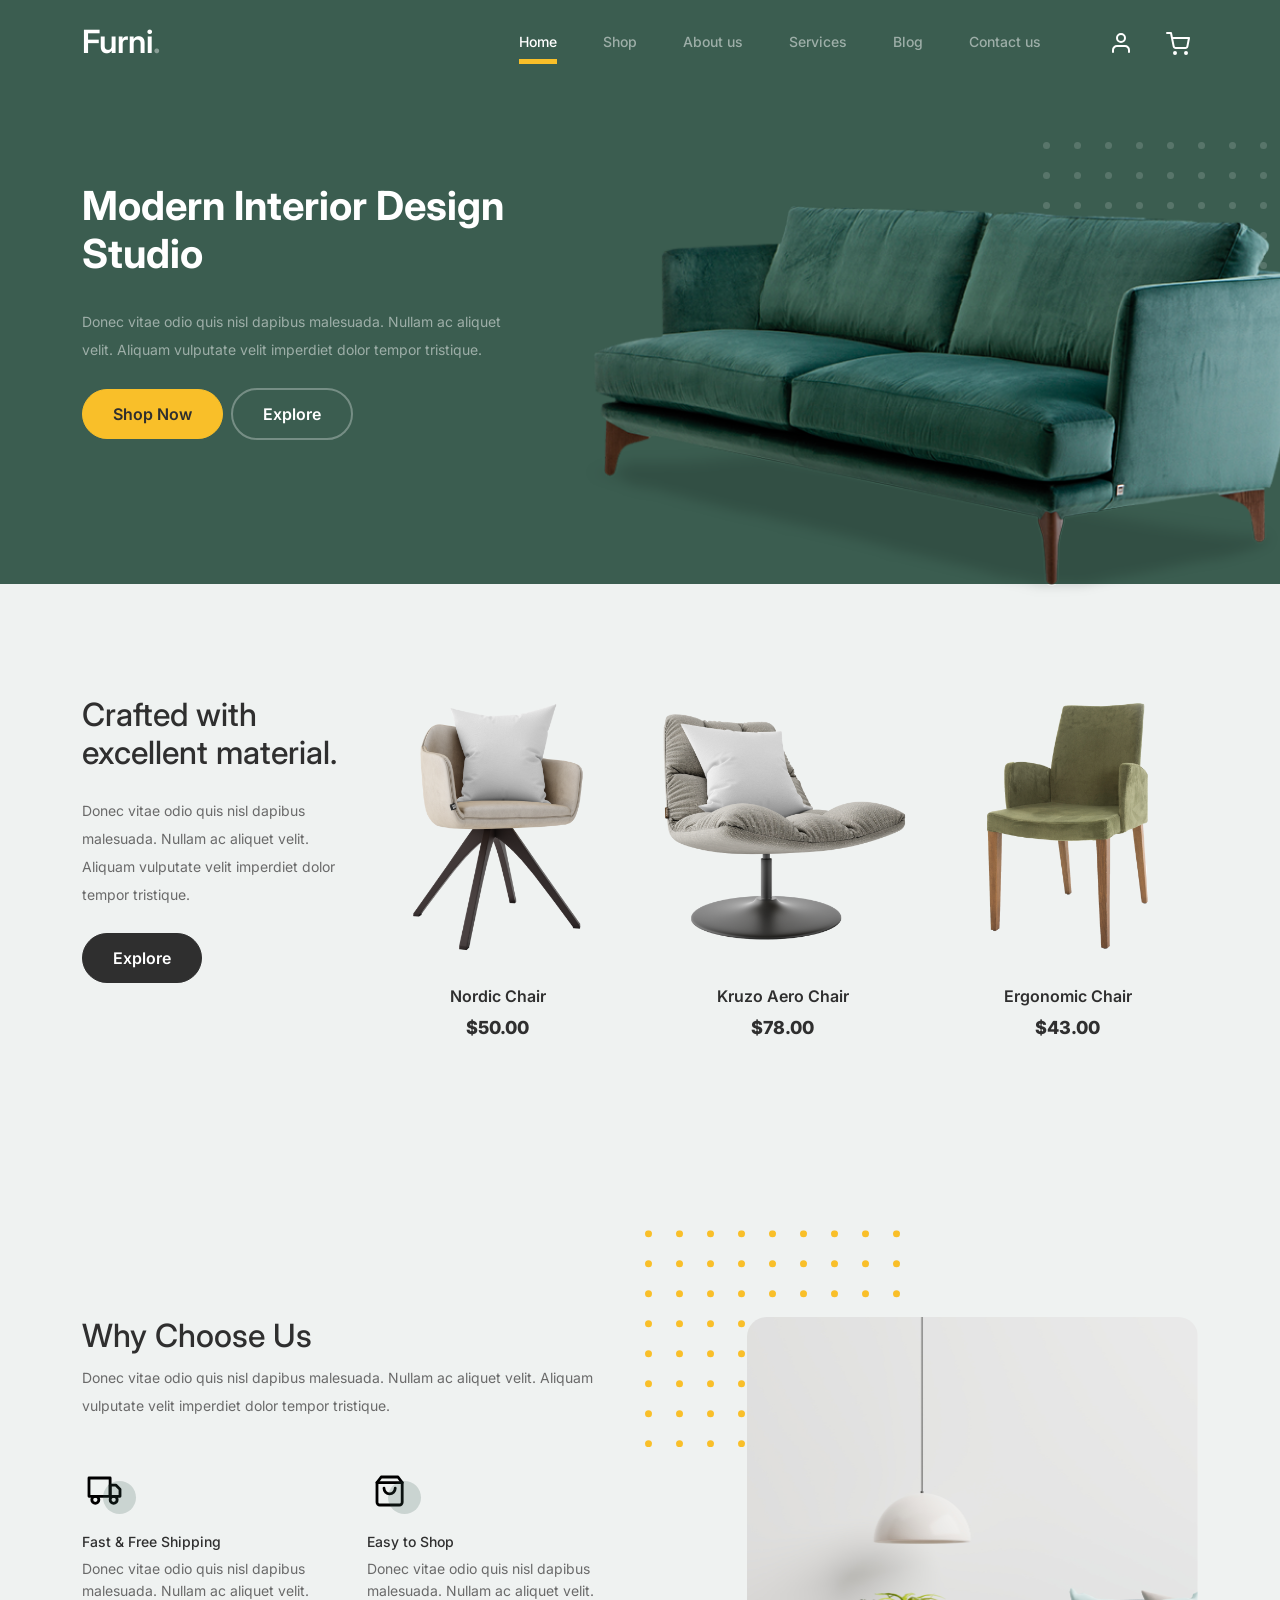
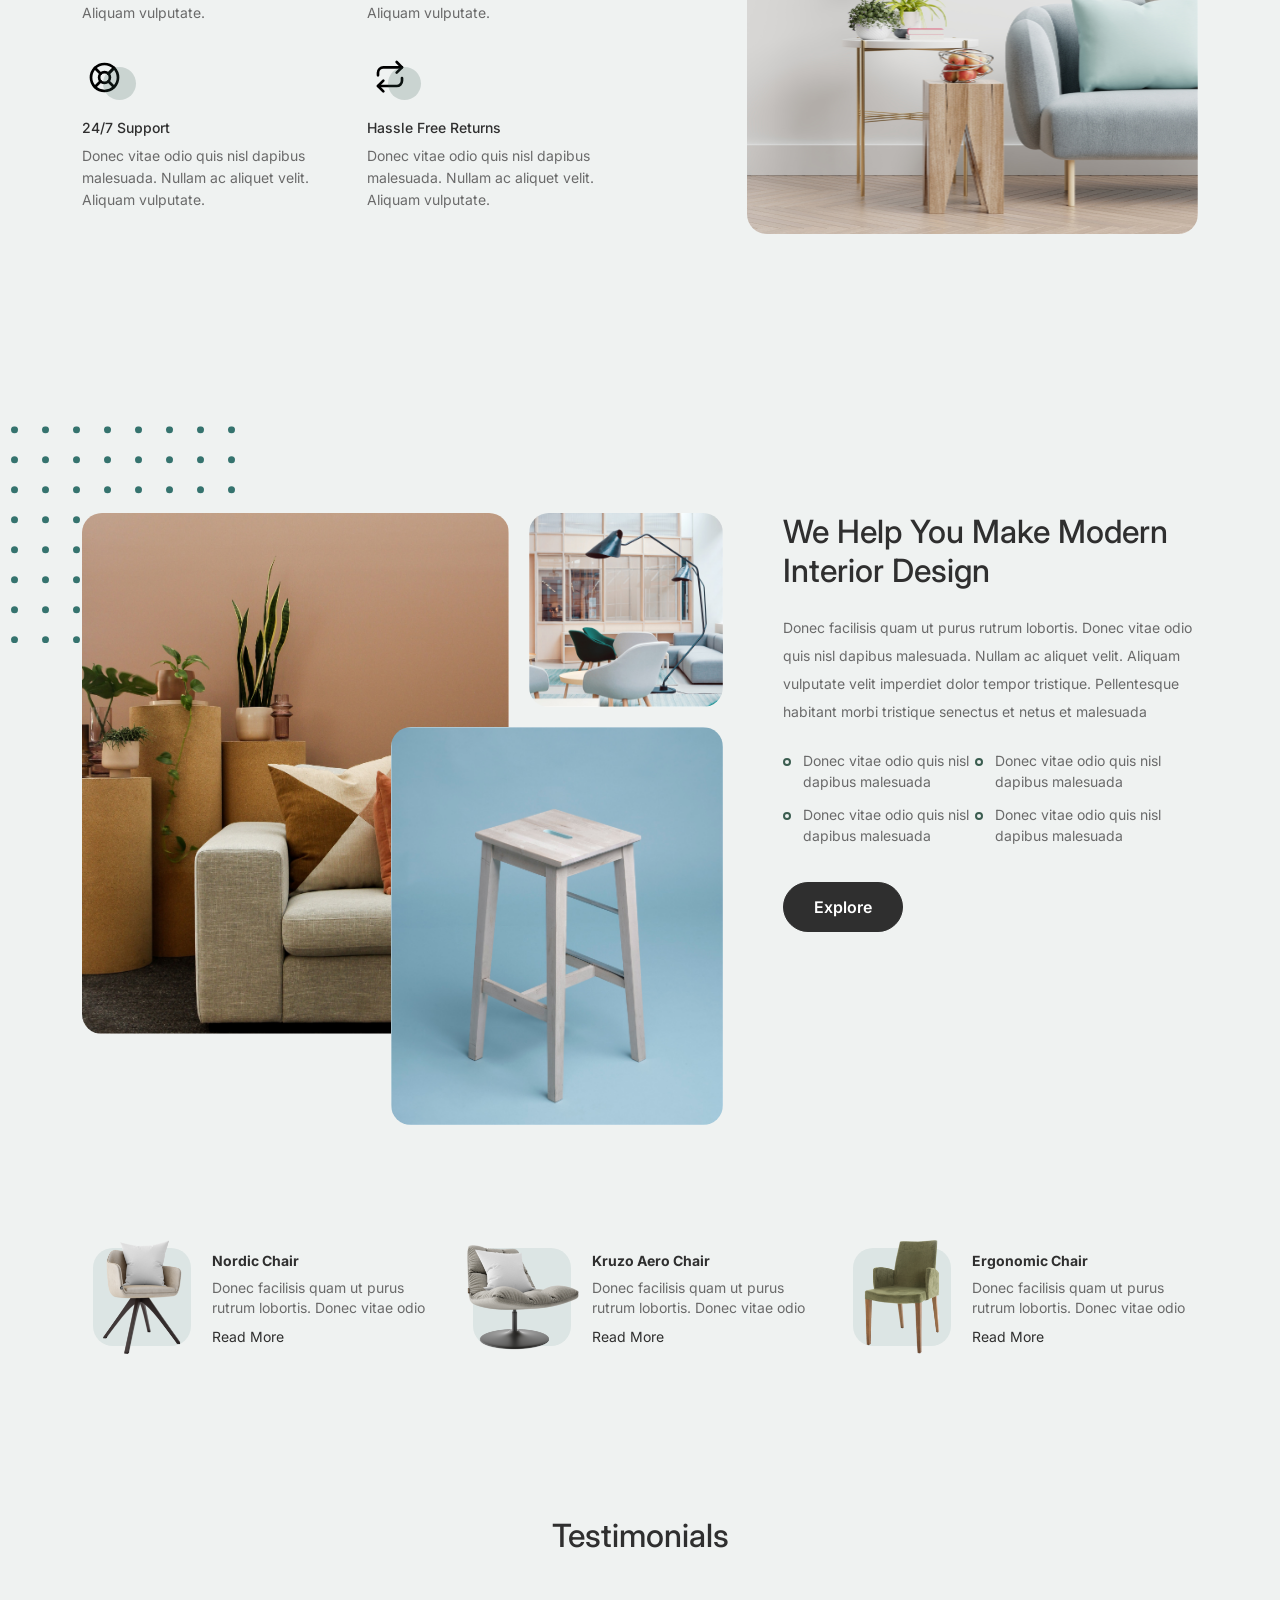
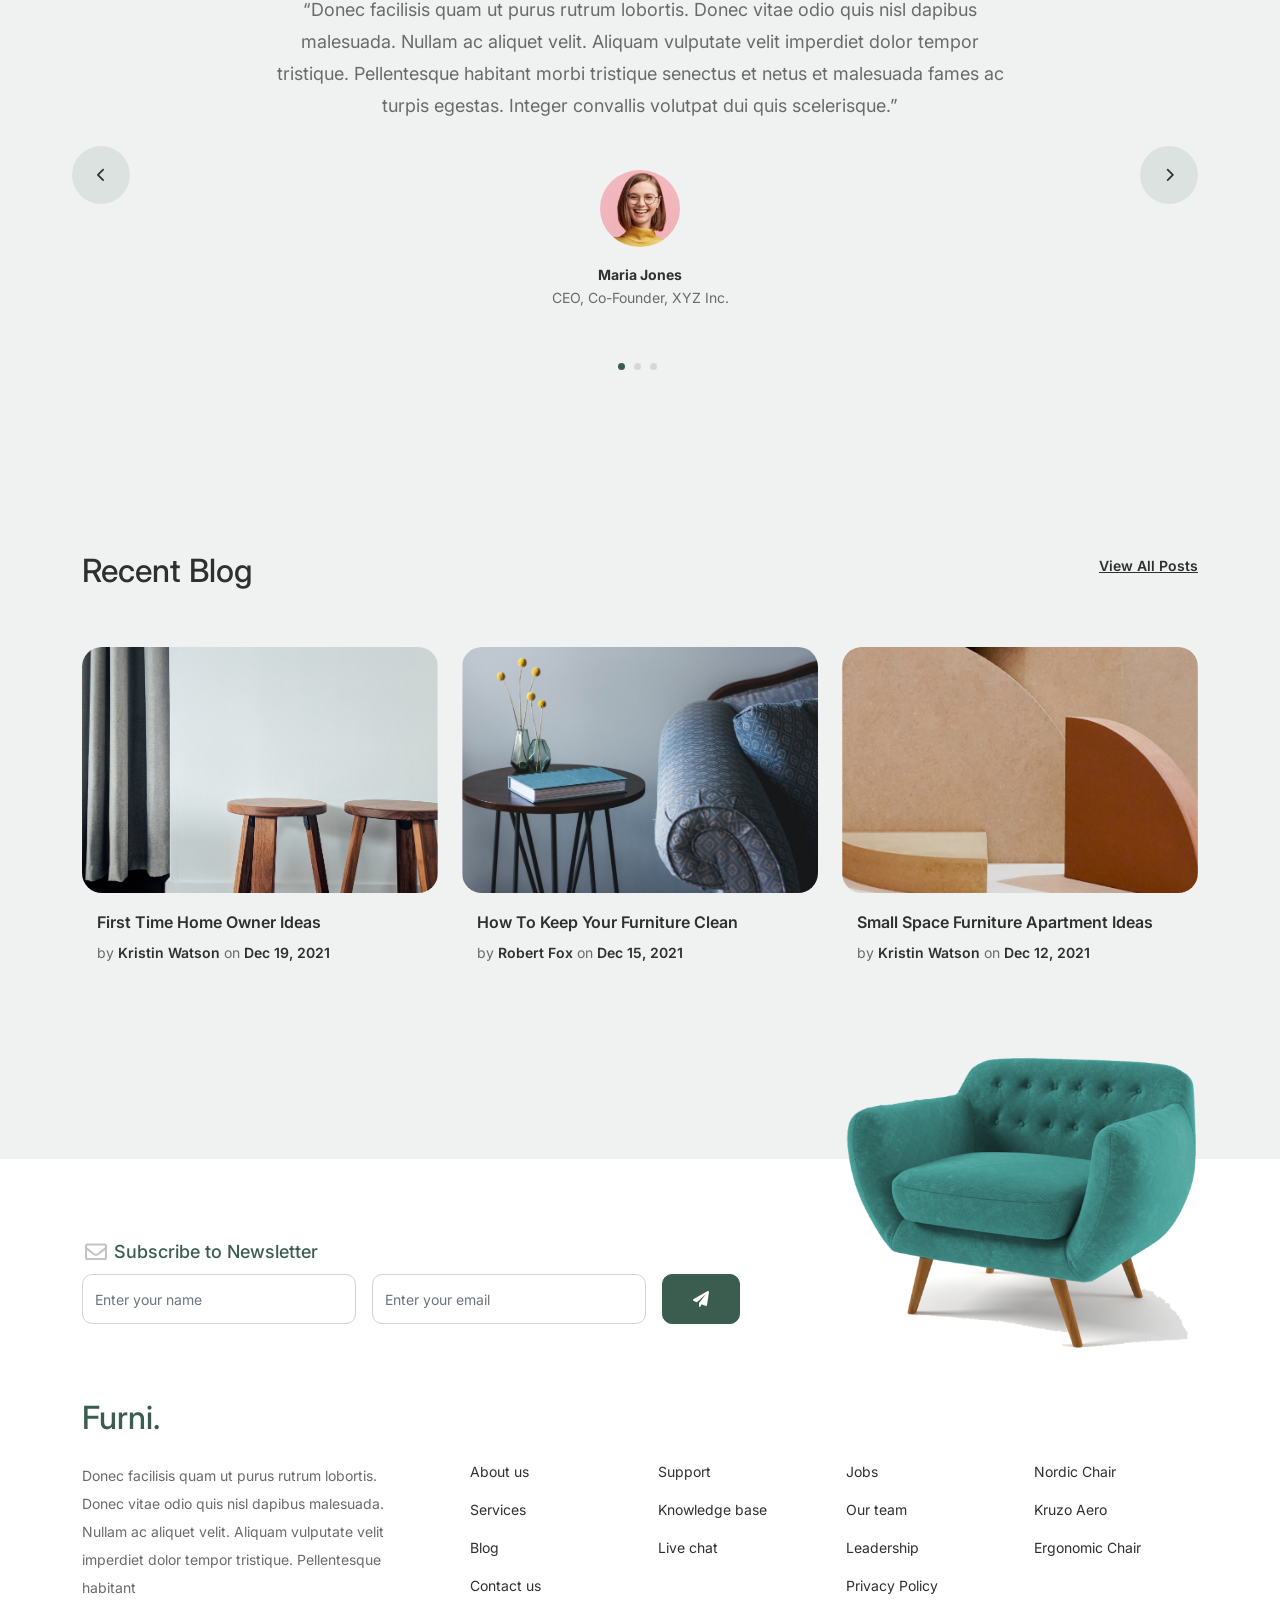
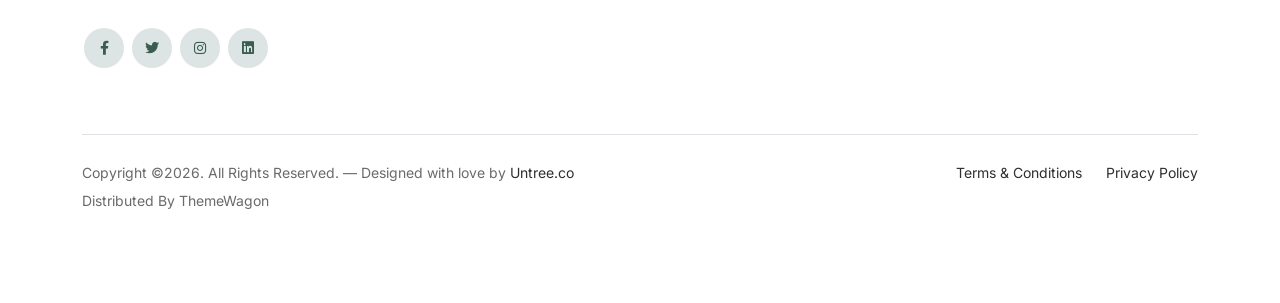
==== new/furni-1.0.0/index.html @ 6e827031 "Step 1 Dosyaları ekledim" ====
<!-- /*
* Bootstrap 5
* Template Name: Furni
* Template Author: Untree.co
* Template URI: https://untree.co/
* License: https://creativecommons.org/licenses/by/3.0/
*/ -->
<!doctype html>
<html lang="en">
<head>
  <meta charset="utf-8">
  <meta name="viewport" content="width=device-width, initial-scale=1, shrink-to-fit=no">
  <meta name="author" content="Untree.co">
  <link rel="shortcut icon" href="favicon.png">

  <meta name="description" content="" />
  <meta name="keywords" content="bootstrap, bootstrap4" />

		<!-- Bootstrap CSS -->
		<link href="css/bootstrap.min.css" rel="stylesheet">
		<link href="https://cdnjs.cloudflare.com/ajax/libs/font-awesome/6.0.0-beta3/css/all.min.css" rel="stylesheet">
		<link href="css/tiny-slider.css" rel="stylesheet">
		<link href="css/style.css" rel="stylesheet">
		<title>Furni Free Bootstrap 5 Template for Furniture and Interior Design Websites by Untree.co </title>
	</head>

	<body>

		<!-- Start Header/Navigation -->
		<nav class="custom-navbar navbar navbar navbar-expand-md navbar-dark bg-dark" arial-label="Furni navigation bar">

			<div class="container">
				<a class="navbar-brand" href="index.html">Furni<span>.</span></a>

				<button class="navbar-toggler" type="button" data-bs-toggle="collapse" data-bs-target="#navbarsFurni" aria-controls="navbarsFurni" aria-expanded="false" aria-label="Toggle navigation">
					<span class="navbar-toggler-icon"></span>
				</button>

				<div class="collapse navbar-collapse" id="navbarsFurni">
					<ul class="custom-navbar-nav navbar-nav ms-auto mb-2 mb-md-0">
						<li class="nav-item active">
							<a class="nav-link" href="index.html">Home</a>
						</li>
						<li><a class="nav-link" href="shop.html">Shop</a></li>
						<li><a class="nav-link" href="about.html">About us</a></li>
						<li><a class="nav-link" href="services.html">Services</a></li>
						<li><a class="nav-link" href="blog.html">Blog</a></li>
						<li><a class="nav-link" href="contact.html">Contact us</a></li>
					</ul>

					<ul class="custom-navbar-cta navbar-nav mb-2 mb-md-0 ms-5">
						<li><a class="nav-link" href="#"><img src="images/user.svg"></a></li>
						<li><a class="nav-link" href="cart.html"><img src="images/cart.svg"></a></li>
					</ul>
				</div>
			</div>
				
		</nav>
		<!-- End Header/Navigation -->

		<!-- Start Hero Section -->
			<div class="hero">
				<div class="container">
					<div class="row justify-content-between">
						<div class="col-lg-5">
							<div class="intro-excerpt">
								<h1>Modern Interior <span clsas="d-block">Design Studio</span></h1>
								<p class="mb-4">Donec vitae odio quis nisl dapibus malesuada. Nullam ac aliquet velit. Aliquam vulputate velit imperdiet dolor tempor tristique.</p>
								<p><a href="" class="btn btn-secondary me-2">Shop Now</a><a href="#" class="btn btn-white-outline">Explore</a></p>
							</div>
						</div>
						<div class="col-lg-7">
							<div class="hero-img-wrap">
								<img src="images/couch.png" class="img-fluid">
							</div>
						</div>
					</div>
				</div>
			</div>
		<!-- End Hero Section -->

		<!-- Start Product Section -->
		<div class="product-section">
			<div class="container">
				<div class="row">

					<!-- Start Column 1 -->
					<div class="col-md-12 col-lg-3 mb-5 mb-lg-0">
						<h2 class="mb-4 section-title">Crafted with excellent material.</h2>
						<p class="mb-4">Donec vitae odio quis nisl dapibus malesuada. Nullam ac aliquet velit. Aliquam vulputate velit imperdiet dolor tempor tristique. </p>
						<p><a href="shop.html" class="btn">Explore</a></p>
					</div> 
					<!-- End Column 1 -->

					<!-- Start Column 2 -->
					<div class="col-12 col-md-4 col-lg-3 mb-5 mb-md-0">
						<a class="product-item" href="cart.html">
							<img src="images/product-1.png" class="img-fluid product-thumbnail">
							<h3 class="product-title">Nordic Chair</h3>
							<strong class="product-price">$50.00</strong>

							<span class="icon-cross">
								<img src="images/cross.svg" class="img-fluid">
							</span>
						</a>
					</div> 
					<!-- End Column 2 -->

					<!-- Start Column 3 -->
					<div class="col-12 col-md-4 col-lg-3 mb-5 mb-md-0">
						<a class="product-item" href="cart.html">
							<img src="images/product-2.png" class="img-fluid product-thumbnail">
							<h3 class="product-title">Kruzo Aero Chair</h3>
							<strong class="product-price">$78.00</strong>

							<span class="icon-cross">
								<img src="images/cross.svg" class="img-fluid">
							</span>
						</a>
					</div>
					<!-- End Column 3 -->

					<!-- Start Column 4 -->
					<div class="col-12 col-md-4 col-lg-3 mb-5 mb-md-0">
						<a class="product-item" href="cart.html">
							<img src="images/product-3.png" class="img-fluid product-thumbnail">
							<h3 class="product-title">Ergonomic Chair</h3>
							<strong class="product-price">$43.00</strong>

							<span class="icon-cross">
								<img src="images/cross.svg" class="img-fluid">
							</span>
						</a>
					</div>
					<!-- End Column 4 -->

				</div>
			</div>
		</div>
		<!-- End Product Section -->

		<!-- Start Why Choose Us Section -->
		<div class="why-choose-section">
			<div class="container">
				<div class="row justify-content-between">
					<div class="col-lg-6">
						<h2 class="section-title">Why Choose Us</h2>
						<p>Donec vitae odio quis nisl dapibus malesuada. Nullam ac aliquet velit. Aliquam vulputate velit imperdiet dolor tempor tristique.</p>

						<div class="row my-5">
							<div class="col-6 col-md-6">
								<div class="feature">
									<div class="icon">
										<img src="images/truck.svg" alt="Image" class="imf-fluid">
									</div>
									<h3>Fast &amp; Free Shipping</h3>
									<p>Donec vitae odio quis nisl dapibus malesuada. Nullam ac aliquet velit. Aliquam vulputate.</p>
								</div>
							</div>

							<div class="col-6 col-md-6">
								<div class="feature">
									<div class="icon">
										<img src="images/bag.svg" alt="Image" class="imf-fluid">
									</div>
									<h3>Easy to Shop</h3>
									<p>Donec vitae odio quis nisl dapibus malesuada. Nullam ac aliquet velit. Aliquam vulputate.</p>
								</div>
							</div>

							<div class="col-6 col-md-6">
								<div class="feature">
									<div class="icon">
										<img src="images/support.svg" alt="Image" class="imf-fluid">
									</div>
									<h3>24/7 Support</h3>
									<p>Donec vitae odio quis nisl dapibus malesuada. Nullam ac aliquet velit. Aliquam vulputate.</p>
								</div>
							</div>

							<div class="col-6 col-md-6">
								<div class="feature">
									<div class="icon">
										<img src="images/return.svg" alt="Image" class="imf-fluid">
									</div>
									<h3>Hassle Free Returns</h3>
									<p>Donec vitae odio quis nisl dapibus malesuada. Nullam ac aliquet velit. Aliquam vulputate.</p>
								</div>
							</div>

						</div>
					</div>

					<div class="col-lg-5">
						<div class="img-wrap">
							<img src="images/why-choose-us-img.jpg" alt="Image" class="img-fluid">
						</div>
					</div>

				</div>
			</div>
		</div>
		<!-- End Why Choose Us Section -->

		<!-- Start We Help Section -->
		<div class="we-help-section">
			<div class="container">
				<div class="row justify-content-between">
					<div class="col-lg-7 mb-5 mb-lg-0">
						<div class="imgs-grid">
							<div class="grid grid-1"><img src="images/img-grid-1.jpg" alt="Untree.co"></div>
							<div class="grid grid-2"><img src="images/img-grid-2.jpg" alt="Untree.co"></div>
							<div class="grid grid-3"><img src="images/img-grid-3.jpg" alt="Untree.co"></div>
						</div>
					</div>
					<div class="col-lg-5 ps-lg-5">
						<h2 class="section-title mb-4">We Help You Make Modern Interior Design</h2>
						<p>Donec facilisis quam ut purus rutrum lobortis. Donec vitae odio quis nisl dapibus malesuada. Nullam ac aliquet velit. Aliquam vulputate velit imperdiet dolor tempor tristique. Pellentesque habitant morbi tristique senectus et netus et malesuada</p>

						<ul class="list-unstyled custom-list my-4">
							<li>Donec vitae odio quis nisl dapibus malesuada</li>
							<li>Donec vitae odio quis nisl dapibus malesuada</li>
							<li>Donec vitae odio quis nisl dapibus malesuada</li>
							<li>Donec vitae odio quis nisl dapibus malesuada</li>
						</ul>
						<p><a herf="#" class="btn">Explore</a></p>
					</div>
				</div>
			</div>
		</div>
		<!-- End We Help Section -->

		<!-- Start Popular Product -->
		<div class="popular-product">
			<div class="container">
				<div class="row">

					<div class="col-12 col-md-6 col-lg-4 mb-4 mb-lg-0">
						<div class="product-item-sm d-flex">
							<div class="thumbnail">
								<img src="images/product-1.png" alt="Image" class="img-fluid">
							</div>
							<div class="pt-3">
								<h3>Nordic Chair</h3>
								<p>Donec facilisis quam ut purus rutrum lobortis. Donec vitae odio </p>
								<p><a href="#">Read More</a></p>
							</div>
						</div>
					</div>

					<div class="col-12 col-md-6 col-lg-4 mb-4 mb-lg-0">
						<div class="product-item-sm d-flex">
							<div class="thumbnail">
								<img src="images/product-2.png" alt="Image" class="img-fluid">
							</div>
							<div class="pt-3">
								<h3>Kruzo Aero Chair</h3>
								<p>Donec facilisis quam ut purus rutrum lobortis. Donec vitae odio </p>
								<p><a href="#">Read More</a></p>
							</div>
						</div>
					</div>

					<div class="col-12 col-md-6 col-lg-4 mb-4 mb-lg-0">
						<div class="product-item-sm d-flex">
							<div class="thumbnail">
								<img src="images/product-3.png" alt="Image" class="img-fluid">
							</div>
							<div class="pt-3">
								<h3>Ergonomic Chair</h3>
								<p>Donec facilisis quam ut purus rutrum lobortis. Donec vitae odio </p>
								<p><a href="#">Read More</a></p>
							</div>
						</div>
					</div>

				</div>
			</div>
		</div>
		<!-- End Popular Product -->

		<!-- Start Testimonial Slider -->
		<div class="testimonial-section">
			<div class="container">
				<div class="row">
					<div class="col-lg-7 mx-auto text-center">
						<h2 class="section-title">Testimonials</h2>
					</div>
				</div>

				<div class="row justify-content-center">
					<div class="col-lg-12">
						<div class="testimonial-slider-wrap text-center">

							<div id="testimonial-nav">
								<span class="prev" data-controls="prev"><span class="fa fa-chevron-left"></span></span>
								<span class="next" data-controls="next"><span class="fa fa-chevron-right"></span></span>
							</div>

							<div class="testimonial-slider">
								
								<div class="item">
									<div class="row justify-content-center">
										<div class="col-lg-8 mx-auto">

											<div class="testimonial-block text-center">
												<blockquote class="mb-5">
													<p>&ldquo;Donec facilisis quam ut purus rutrum lobortis. Donec vitae odio quis nisl dapibus malesuada. Nullam ac aliquet velit. Aliquam vulputate velit imperdiet dolor tempor tristique. Pellentesque habitant morbi tristique senectus et netus et malesuada fames ac turpis egestas. Integer convallis volutpat dui quis scelerisque.&rdquo;</p>
												</blockquote>

												<div class="author-info">
													<div class="author-pic">
														<img src="images/person-1.png" alt="Maria Jones" class="img-fluid">
													</div>
													<h3 class="font-weight-bold">Maria Jones</h3>
													<span class="position d-block mb-3">CEO, Co-Founder, XYZ Inc.</span>
												</div>
											</div>

										</div>
									</div>
								</div> 
								<!-- END item -->

								<div class="item">
									<div class="row justify-content-center">
										<div class="col-lg-8 mx-auto">

											<div class="testimonial-block text-center">
												<blockquote class="mb-5">
													<p>&ldquo;Donec facilisis quam ut purus rutrum lobortis. Donec vitae odio quis nisl dapibus malesuada. Nullam ac aliquet velit. Aliquam vulputate velit imperdiet dolor tempor tristique. Pellentesque habitant morbi tristique senectus et netus et malesuada fames ac turpis egestas. Integer convallis volutpat dui quis scelerisque.&rdquo;</p>
												</blockquote>

												<div class="author-info">
													<div class="author-pic">
														<img src="images/person-1.png" alt="Maria Jones" class="img-fluid">
													</div>
													<h3 class="font-weight-bold">Maria Jones</h3>
													<span class="position d-block mb-3">CEO, Co-Founder, XYZ Inc.</span>
												</div>
											</div>

										</div>
									</div>
								</div> 
								<!-- END item -->

								<div class="item">
									<div class="row justify-content-center">
										<div class="col-lg-8 mx-auto">

											<div class="testimonial-block text-center">
												<blockquote class="mb-5">
													<p>&ldquo;Donec facilisis quam ut purus rutrum lobortis. Donec vitae odio quis nisl dapibus malesuada. Nullam ac aliquet velit. Aliquam vulputate velit imperdiet dolor tempor tristique. Pellentesque habitant morbi tristique senectus et netus et malesuada fames ac turpis egestas. Integer convallis volutpat dui quis scelerisque.&rdquo;</p>
												</blockquote>

												<div class="author-info">
													<div class="author-pic">
														<img src="images/person-1.png" alt="Maria Jones" class="img-fluid">
													</div>
													<h3 class="font-weight-bold">Maria Jones</h3>
													<span class="position d-block mb-3">CEO, Co-Founder, XYZ Inc.</span>
												</div>
											</div>

										</div>
									</div>
								</div> 
								<!-- END item -->

							</div>

						</div>
					</div>
				</div>
			</div>
		</div>
		<!-- End Testimonial Slider -->

		<!-- Start Blog Section -->
		<div class="blog-section">
			<div class="container">
				<div class="row mb-5">
					<div class="col-md-6">
						<h2 class="section-title">Recent Blog</h2>
					</div>
					<div class="col-md-6 text-start text-md-end">
						<a href="#" class="more">View All Posts</a>
					</div>
				</div>

				<div class="row">

					<div class="col-12 col-sm-6 col-md-4 mb-4 mb-md-0">
						<div class="post-entry">
							<a href="#" class="post-thumbnail"><img src="images/post-1.jpg" alt="Image" class="img-fluid"></a>
							<div class="post-content-entry">
								<h3><a href="#">First Time Home Owner Ideas</a></h3>
								<div class="meta">
									<span>by <a href="#">Kristin Watson</a></span> <span>on <a href="#">Dec 19, 2021</a></span>
								</div>
							</div>
						</div>
					</div>

					<div class="col-12 col-sm-6 col-md-4 mb-4 mb-md-0">
						<div class="post-entry">
							<a href="#" class="post-thumbnail"><img src="images/post-2.jpg" alt="Image" class="img-fluid"></a>
							<div class="post-content-entry">
								<h3><a href="#">How To Keep Your Furniture Clean</a></h3>
								<div class="meta">
									<span>by <a href="#">Robert Fox</a></span> <span>on <a href="#">Dec 15, 2021</a></span>
								</div>
							</div>
						</div>
					</div>

					<div class="col-12 col-sm-6 col-md-4 mb-4 mb-md-0">
						<div class="post-entry">
							<a href="#" class="post-thumbnail"><img src="images/post-3.jpg" alt="Image" class="img-fluid"></a>
							<div class="post-content-entry">
								<h3><a href="#">Small Space Furniture Apartment Ideas</a></h3>
								<div class="meta">
									<span>by <a href="#">Kristin Watson</a></span> <span>on <a href="#">Dec 12, 2021</a></span>
								</div>
							</div>
						</div>
					</div>

				</div>
			</div>
		</div>
		<!-- End Blog Section -->	

		<!-- Start Footer Section -->
		<footer class="footer-section">
			<div class="container relative">

				<div class="sofa-img">
					<img src="images/sofa.png" alt="Image" class="img-fluid">
				</div>

				<div class="row">
					<div class="col-lg-8">
						<div class="subscription-form">
							<h3 class="d-flex align-items-center"><span class="me-1"><img src="images/envelope-outline.svg" alt="Image" class="img-fluid"></span><span>Subscribe to Newsletter</span></h3>

							<form action="#" class="row g-3">
								<div class="col-auto">
									<input type="text" class="form-control" placeholder="Enter your name">
								</div>
								<div class="col-auto">
									<input type="email" class="form-control" placeholder="Enter your email">
								</div>
								<div class="col-auto">
									<button class="btn btn-primary">
										<span class="fa fa-paper-plane"></span>
									</button>
								</div>
							</form>

						</div>
					</div>
				</div>

				<div class="row g-5 mb-5">
					<div class="col-lg-4">
						<div class="mb-4 footer-logo-wrap"><a href="#" class="footer-logo">Furni<span>.</span></a></div>
						<p class="mb-4">Donec facilisis quam ut purus rutrum lobortis. Donec vitae odio quis nisl dapibus malesuada. Nullam ac aliquet velit. Aliquam vulputate velit imperdiet dolor tempor tristique. Pellentesque habitant</p>

						<ul class="list-unstyled custom-social">
							<li><a href="#"><span class="fa fa-brands fa-facebook-f"></span></a></li>
							<li><a href="#"><span class="fa fa-brands fa-twitter"></span></a></li>
							<li><a href="#"><span class="fa fa-brands fa-instagram"></span></a></li>
							<li><a href="#"><span class="fa fa-brands fa-linkedin"></span></a></li>
						</ul>
					</div>

					<div class="col-lg-8">
						<div class="row links-wrap">
							<div class="col-6 col-sm-6 col-md-3">
								<ul class="list-unstyled">
									<li><a href="#">About us</a></li>
									<li><a href="#">Services</a></li>
									<li><a href="#">Blog</a></li>
									<li><a href="#">Contact us</a></li>
								</ul>
							</div>

							<div class="col-6 col-sm-6 col-md-3">
								<ul class="list-unstyled">
									<li><a href="#">Support</a></li>
									<li><a href="#">Knowledge base</a></li>
									<li><a href="#">Live chat</a></li>
								</ul>
							</div>

							<div class="col-6 col-sm-6 col-md-3">
								<ul class="list-unstyled">
									<li><a href="#">Jobs</a></li>
									<li><a href="#">Our team</a></li>
									<li><a href="#">Leadership</a></li>
									<li><a href="#">Privacy Policy</a></li>
								</ul>
							</div>

							<div class="col-6 col-sm-6 col-md-3">
								<ul class="list-unstyled">
									<li><a href="#">Nordic Chair</a></li>
									<li><a href="#">Kruzo Aero</a></li>
									<li><a href="#">Ergonomic Chair</a></li>
								</ul>
							</div>
						</div>
					</div>

				</div>

				<div class="border-top copyright">
					<div class="row pt-4">
						<div class="col-lg-6">
							<p class="mb-2 text-center text-lg-start">Copyright &copy;<script>document.write(new Date().getFullYear());</script>. All Rights Reserved. &mdash; Designed with love by <a href="https://untree.co">Untree.co</a> Distributed By <a hreff="https://themewagon.com">ThemeWagon</a>  <!-- License information: https://untree.co/license/ -->
            </p>
						</div>

						<div class="col-lg-6 text-center text-lg-end">
							<ul class="list-unstyled d-inline-flex ms-auto">
								<li class="me-4"><a href="#">Terms &amp; Conditions</a></li>
								<li><a href="#">Privacy Policy</a></li>
							</ul>
						</div>

					</div>
				</div>

			</div>
		</footer>
		<!-- End Footer Section -->	


		<script src="js/bootstrap.bundle.min.js"></script>
		<script src="js/tiny-slider.js"></script>
		<script src="js/custom.js"></script>
	</body>

</html>
---- new/furni-1.0.0/css/tiny-slider.css ----
.tns-outer{padding:0 !important}.tns-outer [hidden]{display:none !important}.tns-outer [aria-controls],.tns-outer [data-action]{cursor:pointer}.tns-slider{-webkit-transition:all 0s;-moz-transition:all 0s;transition:all 0s}.tns-slider>.tns-item{-webkit-box-sizing:border-box;-moz-box-sizing:border-box;box-sizing:border-box}.tns-horizontal.tns-subpixel{white-space:nowrap}.tns-horizontal.tns-subpixel>.tns-item{display:inline-block;vertical-align:top;white-space:normal}.tns-horizontal.tns-no-subpixel:after{content:'';display:table;clear:both}.tns-horizontal.tns-no-subpixel>.tns-item{float:left}.tns-horizontal.tns-carousel.tns-no-subpixel>.tns-item{margin-right:-100%}.tns-no-calc{position:relative;left:0}.tns-gallery{position:relative;left:0;min-height:1px}.tns-gallery>.tns-item{position:absolute;left:-100%;-webkit-transition:transform 0s, opacity 0s;-moz-transition:transform 0s, opacity 0s;transition:transform 0s, opacity 0s}.tns-gallery>.tns-slide-active{position:relative;left:auto !important}.tns-gallery>.tns-moving{-webkit-transition:all 0.25s;-moz-transition:all 0.25s;transition:all 0.25s}.tns-autowidth{display:inline-block}.tns-lazy-img{-webkit-transition:opacity 0.6s;-moz-transition:opacity 0.6s;transition:opacity 0.6s;opacity:0.6}.tns-lazy-img.tns-complete{opacity:1}.tns-ah{-webkit-transition:height 0s;-moz-transition:height 0s;transition:height 0s}.tns-ovh{overflow:hidden}.tns-visually-hidden{position:absolute;left:-10000em}.tns-transparent{opacity:0;visibility:hidden}.tns-fadeIn{opacity:1;filter:alpha(opacity=100);z-index:0}.tns-normal,.tns-fadeOut{opacity:0;filter:alpha(opacity=0);z-index:-1}.tns-vpfix{white-space:nowrap}.tns-vpfix>div,.tns-vpfix>li{display:inline-block}.tns-t-subp2{margin:0 auto;width:310px;position:relative;height:10px;overflow:hidden}.tns-t-ct{width:2333.3333333%;width:-webkit-calc(100% * 70 / 3);width:-moz-calc(100% * 70 / 3);width:calc(100% * 70 / 3);position:absolute;right:0}.tns-t-ct:after{content:'';display:table;clear:both}.tns-t-ct>div{width:1.4285714%;width:-webkit-calc(100% / 70);width:-moz-calc(100% / 70);width:calc(100% / 70);height:10px;float:left}

/*# sourceMappingURL=sourcemaps/tiny-slider.css.map */
---- new/furni-1.0.0/css/style.css ----
/*
* Template Name: UntreeStore
* Template Author: Untree.co
* Author URI: https://untree.co/
* License: https://creativecommons.org/licenses/by/3.0/
*/
@import url("https://fonts.googleapis.com/css2?family=Inter:wght@400;500;600;700;800&display=swap");
body {
  overflow-x: hidden;
  position: relative; }

body {
  font-family: "Inter", sans-serif;
  font-weight: 400;
  line-height: 28px;
  color: #6a6a6a;
  font-size: 14px;
  background-color: #eff2f1; }

a {
  text-decoration: none;
  -webkit-transition: .3s all ease;
  -o-transition: .3s all ease;
  transition: .3s all ease;
  color: #2f2f2f;
  text-decoration: underline; }
  a:hover {
    color: #2f2f2f;
    text-decoration: none; }
  a.more {
    font-weight: 600; }

.custom-navbar {
  background: #3b5d50 !important;
  padding-top: 20px;
  padding-bottom: 20px; }
  .custom-navbar .navbar-brand {
    font-size: 32px;
    font-weight: 600; }
    .custom-navbar .navbar-brand > span {
      opacity: .4; }
  .custom-navbar .navbar-toggler {
    border-color: transparent; }
    .custom-navbar .navbar-toggler:active, .custom-navbar .navbar-toggler:focus {
      -webkit-box-shadow: none;
      box-shadow: none;
      outline: none; }
  @media (min-width: 992px) {
    .custom-navbar .custom-navbar-nav li {
      margin-left: 15px;
      margin-right: 15px; } }
  .custom-navbar .custom-navbar-nav li a {
    font-weight: 500;
    color: #ffffff !important;
    opacity: .5;
    -webkit-transition: .3s all ease;
    -o-transition: .3s all ease;
    transition: .3s all ease;
    position: relative; }
    @media (min-width: 768px) {
      .custom-navbar .custom-navbar-nav li a:before {
        content: "";
        position: absolute;
        bottom: 0;
        left: 8px;
        right: 8px;
        background: #f9bf29;
        height: 5px;
        opacity: 1;
        visibility: visible;
        width: 0;
        -webkit-transition: .15s all ease-out;
        -o-transition: .15s all ease-out;
        transition: .15s all ease-out; } }
    .custom-navbar .custom-navbar-nav li a:hover {
      opacity: 1; }
      .custom-navbar .custom-navbar-nav li a:hover:before {
        width: calc(100% - 16px); }
  .custom-navbar .custom-navbar-nav li.active a {
    opacity: 1; }
    .custom-navbar .custom-navbar-nav li.active a:before {
      width: calc(100% - 16px); }
  .custom-navbar .custom-navbar-cta {
    margin-left: 0 !important;
    -webkit-box-orient: horizontal;
    -webkit-box-direction: normal;
    -ms-flex-direction: row;
    flex-direction: row; }
    @media (min-width: 768px) {
      .custom-navbar .custom-navbar-cta {
        margin-left: 40px !important; } }
    .custom-navbar .custom-navbar-cta li {
      margin-left: 0px;
      margin-right: 0px; }
      .custom-navbar .custom-navbar-cta li:first-child {
        margin-right: 20px; }

.hero {
  background: #3b5d50;
  padding: calc(4rem - 30px) 0 0rem 0; }
  @media (min-width: 768px) {
    .hero {
      padding: calc(4rem - 30px) 0 4rem 0; } }
  @media (min-width: 992px) {
    .hero {
      padding: calc(8rem - 30px) 0 8rem 0; } }
  .hero .intro-excerpt {
    position: relative;
    z-index: 4; }
    @media (min-width: 992px) {
      .hero .intro-excerpt {
        max-width: 450px; } }
  .hero h1 {
    font-weight: 700;
    color: #ffffff;
    margin-bottom: 30px; }
    @media (min-width: 1400px) {
      .hero h1 {
        font-size: 54px; } }
  .hero p {
    color: rgba(255, 255, 255, 0.5);
    margin-botom: 30px; }
  .hero .hero-img-wrap {
    position: relative; }
    .hero .hero-img-wrap img {
      position: relative;
      top: 0px;
      right: 0px;
      z-index: 2;
      max-width: 780px;
      left: -20px; }
      @media (min-width: 768px) {
        .hero .hero-img-wrap img {
          right: 0px;
          left: -100px; } }
      @media (min-width: 992px) {
        .hero .hero-img-wrap img {
          left: 0px;
          top: -80px;
          position: absolute;
          right: -50px; } }
      @media (min-width: 1200px) {
        .hero .hero-img-wrap img {
          left: 0px;
          top: -80px;
          right: -100px; } }
    .hero .hero-img-wrap:after {
      content: "";
      position: absolute;
      width: 255px;
      height: 217px;
      background-image: url("../images/dots-light.svg");
      background-size: contain;
      background-repeat: no-repeat;
      right: -100px;
      top: -0px; }
      @media (min-width: 1200px) {
        .hero .hero-img-wrap:after {
          top: -40px; } }

.btn {
  font-weight: 600;
  padding: 12px 30px;
  border-radius: 30px;
  color: #ffffff;
  background: #2f2f2f;
  border-color: #2f2f2f; }
  .btn:hover {
    color: #ffffff;
    background: #222222;
    border-color: #222222; }
  .btn:active, .btn:focus {
    outline: none !important;
    -webkit-box-shadow: none;
    box-shadow: none; }
  .btn.btn-primary {
    background: #3b5d50;
    border-color: #3b5d50; }
    .btn.btn-primary:hover {
      background: #314d43;
      border-color: #314d43; }
  .btn.btn-secondary {
    color: #2f2f2f;
    background: #f9bf29;
    border-color: #f9bf29; }
    .btn.btn-secondary:hover {
      background: #f8b810;
      border-color: #f8b810; }
  .btn.btn-white-outline {
    background: transparent;
    border-width: 2px;
    border-color: rgba(255, 255, 255, 0.3); }
    .btn.btn-white-outline:hover {
      border-color: white;
      color: #ffffff; }

.section-title {
  color: #2f2f2f; }

.product-section {
  padding: 7rem 0; }
  .product-section .product-item {
    text-align: center;
    text-decoration: none;
    display: block;
    position: relative;
    padding-bottom: 50px;
    cursor: pointer; }
    .product-section .product-item .product-thumbnail {
      margin-bottom: 30px;
      position: relative;
      top: 0;
      -webkit-transition: .3s all ease;
      -o-transition: .3s all ease;
      transition: .3s all ease; }
    .product-section .product-item h3 {
      font-weight: 600;
      font-size: 16px; }
    .product-section .product-item strong {
      font-weight: 800 !important;
      font-size: 18px !important; }
    .product-section .product-item h3, .product-section .product-item strong {
      color: #2f2f2f;
      text-decoration: none; }
    .product-section .product-item .icon-cross {
      position: absolute;
      width: 35px;
      height: 35px;
      display: inline-block;
      background: #2f2f2f;
      bottom: 15px;
      left: 50%;
      -webkit-transform: translateX(-50%);
      -ms-transform: translateX(-50%);
      transform: translateX(-50%);
      margin-bottom: -17.5px;
      border-radius: 50%;
      opacity: 0;
      visibility: hidden;
      -webkit-transition: .3s all ease;
      -o-transition: .3s all ease;
      transition: .3s all ease; }
      .product-section .product-item .icon-cross img {
        position: absolute;
        left: 50%;
        top: 50%;
        -webkit-transform: translate(-50%, -50%);
        -ms-transform: translate(-50%, -50%);
        transform: translate(-50%, -50%); }
    .product-section .product-item:before {
      bottom: 0;
      left: 0;
      right: 0;
      position: absolute;
      content: "";
      background: #dce5e4;
      height: 0%;
      z-index: -1;
      border-radius: 10px;
      -webkit-transition: .3s all ease;
      -o-transition: .3s all ease;
      transition: .3s all ease; }
    .product-section .product-item:hover .product-thumbnail {
      top: -25px; }
    .product-section .product-item:hover .icon-cross {
      bottom: 0;
      opacity: 1;
      visibility: visible; }
    .product-section .product-item:hover:before {
      height: 70%; }

.why-choose-section {
  padding: 7rem 0; }
  .why-choose-section .img-wrap {
    position: relative; }
    .why-choose-section .img-wrap:before {
      position: absolute;
      content: "";
      width: 255px;
      height: 217px;
      background-image: url("../images/dots-yellow.svg");
      background-repeat: no-repeat;
      background-size: contain;
      -webkit-transform: translate(-40%, -40%);
      -ms-transform: translate(-40%, -40%);
      transform: translate(-40%, -40%);
      z-index: -1; }
    .why-choose-section .img-wrap img {
      border-radius: 20px; }

.feature {
  margin-bottom: 30px; }
  .feature .icon {
    display: inline-block;
    position: relative;
    margin-bottom: 20px; }
    .feature .icon:before {
      content: "";
      width: 33px;
      height: 33px;
      position: absolute;
      background: rgba(59, 93, 80, 0.2);
      border-radius: 50%;
      right: -8px;
      bottom: 0; }
  .feature h3 {
    font-size: 14px;
    color: #2f2f2f; }
  .feature p {
    font-size: 14px;
    line-height: 22px;
    color: #6a6a6a; }

.we-help-section {
  padding: 7rem 0; }
  .we-help-section .imgs-grid {
    display: -ms-grid;
    display: grid;
    -ms-grid-columns: (1fr)[27];
    grid-template-columns: repeat(27, 1fr);
    position: relative; }
    .we-help-section .imgs-grid:before {
      position: absolute;
      content: "";
      width: 255px;
      height: 217px;
      background-image: url("../images/dots-green.svg");
      background-size: contain;
      background-repeat: no-repeat;
      -webkit-transform: translate(-40%, -40%);
      -ms-transform: translate(-40%, -40%);
      transform: translate(-40%, -40%);
      z-index: -1; }
    .we-help-section .imgs-grid .grid {
      position: relative; }
      .we-help-section .imgs-grid .grid img {
        border-radius: 20px;
        max-width: 100%; }
      .we-help-section .imgs-grid .grid.grid-1 {
        -ms-grid-column: 1;
        -ms-grid-column-span: 18;
        grid-column: 1 / span 18;
        -ms-grid-row: 1;
        -ms-grid-row-span: 27;
        grid-row: 1 / span 27; }
      .we-help-section .imgs-grid .grid.grid-2 {
        -ms-grid-column: 19;
        -ms-grid-column-span: 27;
        grid-column: 19 / span 27;
        -ms-grid-row: 1;
        -ms-grid-row-span: 5;
        grid-row: 1 / span 5;
        padding-left: 20px; }
      .we-help-section .imgs-grid .grid.grid-3 {
        -ms-grid-column: 14;
        -ms-grid-column-span: 16;
        grid-column: 14 / span 16;
        -ms-grid-row: 6;
        -ms-grid-row-span: 27;
        grid-row: 6 / span 27;
        padding-top: 20px; }

.custom-list {
  width: 100%; }
  .custom-list li {
    display: inline-block;
    width: calc(50% - 20px);
    margin-bottom: 12px;
    line-height: 1.5;
    position: relative;
    padding-left: 20px; }
    .custom-list li:before {
      content: "";
      width: 8px;
      height: 8px;
      border-radius: 50%;
      border: 2px solid #3b5d50;
      position: absolute;
      left: 0;
      top: 8px; }

.popular-product {
  padding: 0 0 7rem 0; }
  .popular-product .product-item-sm h3 {
    font-size: 14px;
    font-weight: 700;
    color: #2f2f2f; }
  .popular-product .product-item-sm a {
    text-decoration: none;
    color: #2f2f2f;
    -webkit-transition: .3s all ease;
    -o-transition: .3s all ease;
    transition: .3s all ease; }
    .popular-product .product-item-sm a:hover {
      color: rgba(47, 47, 47, 0.5); }
  .popular-product .product-item-sm p {
    line-height: 1.4;
    margin-bottom: 10px;
    font-size: 14px; }
  .popular-product .product-item-sm .thumbnail {
    margin-right: 10px;
    -webkit-box-flex: 0;
    -ms-flex: 0 0 120px;
    flex: 0 0 120px;
    position: relative; }
    .popular-product .product-item-sm .thumbnail:before {
      content: "";
      position: absolute;
      border-radius: 20px;
      background: #dce5e4;
      width: 98px;
      height: 98px;
      top: 50%;
      left: 50%;
      -webkit-transform: translate(-50%, -50%);
      -ms-transform: translate(-50%, -50%);
      transform: translate(-50%, -50%);
      z-index: -1; }

.testimonial-section {
  padding: 3rem 0 7rem 0; }

.testimonial-slider-wrap {
  position: relative; }
  .testimonial-slider-wrap .tns-inner {
    padding-top: 30px; }
  .testimonial-slider-wrap .item .testimonial-block blockquote {
    font-size: 16px; }
    @media (min-width: 768px) {
      .testimonial-slider-wrap .item .testimonial-block blockquote {
        line-height: 32px;
        font-size: 18px; } }
  .testimonial-slider-wrap .item .testimonial-block .author-info .author-pic {
    margin-bottom: 20px; }
    .testimonial-slider-wrap .item .testimonial-block .author-info .author-pic img {
      max-width: 80px;
      border-radius: 50%; }
  .testimonial-slider-wrap .item .testimonial-block .author-info h3 {
    font-size: 14px;
    font-weight: 700;
    color: #2f2f2f;
    margin-bottom: 0; }
  .testimonial-slider-wrap #testimonial-nav {
    position: absolute;
    top: 50%;
    z-index: 99;
    width: 100%;
    display: none; }
    @media (min-width: 768px) {
      .testimonial-slider-wrap #testimonial-nav {
        display: block; } }
    .testimonial-slider-wrap #testimonial-nav > span {
      cursor: pointer;
      position: absolute;
      width: 58px;
      height: 58px;
      line-height: 58px;
      border-radius: 50%;
      background: rgba(59, 93, 80, 0.1);
      color: #2f2f2f;
      -webkit-transition: .3s all ease;
      -o-transition: .3s all ease;
      transition: .3s all ease; }
      .testimonial-slider-wrap #testimonial-nav > span:hover {
        background: #3b5d50;
        color: #ffffff; }
    .testimonial-slider-wrap #testimonial-nav .prev {
      left: -10px; }
    .testimonial-slider-wrap #testimonial-nav .next {
      right: 0; }
  .testimonial-slider-wrap .tns-nav {
    position: absolute;
    bottom: -50px;
    left: 50%;
    -webkit-transform: translateX(-50%);
    -ms-transform: translateX(-50%);
    transform: translateX(-50%); }
    .testimonial-slider-wrap .tns-nav button {
      background: none;
      border: none;
      display: inline-block;
      position: relative;
      width: 0 !important;
      height: 7px !important;
      margin: 2px; }
      .testimonial-slider-wrap .tns-nav button:active, .testimonial-slider-wrap .tns-nav button:focus, .testimonial-slider-wrap .tns-nav button:hover {
        outline: none;
        -webkit-box-shadow: none;
        box-shadow: none;
        background: none; }
      .testimonial-slider-wrap .tns-nav button:before {
        display: block;
        width: 7px;
        height: 7px;
        left: 0;
        top: 0;
        position: absolute;
        content: "";
        border-radius: 50%;
        -webkit-transition: .3s all ease;
        -o-transition: .3s all ease;
        transition: .3s all ease;
        background-color: #d6d6d6; }
      .testimonial-slider-wrap .tns-nav button:hover:before, .testimonial-slider-wrap .tns-nav button.tns-nav-active:before {
        background-color: #3b5d50; }

.before-footer-section {
  padding: 7rem 0 12rem 0 !important; }

.blog-section {
  padding: 7rem 0 12rem 0; }
  .blog-section .post-entry a {
    text-decoration: none; }
  .blog-section .post-entry .post-thumbnail {
    display: block;
    margin-bottom: 20px; }
    .blog-section .post-entry .post-thumbnail img {
      border-radius: 20px;
      -webkit-transition: .3s all ease;
      -o-transition: .3s all ease;
      transition: .3s all ease; }
  .blog-section .post-entry .post-content-entry {
    padding-left: 15px;
    padding-right: 15px; }
    .blog-section .post-entry .post-content-entry h3 {
      font-size: 16px;
      margin-bottom: 0;
      font-weight: 600;
      margin-bottom: 7px; }
    .blog-section .post-entry .post-content-entry .meta {
      font-size: 14px; }
      .blog-section .post-entry .post-content-entry .meta a {
        font-weight: 600; }
  .blog-section .post-entry:hover .post-thumbnail img, .blog-section .post-entry:focus .post-thumbnail img {
    opacity: .7; }

.footer-section {
  padding: 80px 0;
  background: #ffffff; }
  .footer-section .relative {
    position: relative; }
  .footer-section a {
    text-decoration: none;
    color: #2f2f2f;
    -webkit-transition: .3s all ease;
    -o-transition: .3s all ease;
    transition: .3s all ease; }
    .footer-section a:hover {
      color: rgba(47, 47, 47, 0.5); }
  .footer-section .subscription-form {
    margin-bottom: 40px;
    position: relative;
    z-index: 2;
    margin-top: 100px; }
    @media (min-width: 992px) {
      .footer-section .subscription-form {
        margin-top: 0px;
        margin-bottom: 80px; } }
    .footer-section .subscription-form h3 {
      font-size: 18px;
      font-weight: 500;
      color: #3b5d50; }
    .footer-section .subscription-form .form-control {
      height: 50px;
      border-radius: 10px;
      font-family: "Inter", sans-serif; }
      .footer-section .subscription-form .form-control:active, .footer-section .subscription-form .form-control:focus {
        outline: none;
        -webkit-box-shadow: none;
        box-shadow: none;
        border-color: #3b5d50;
        -webkit-box-shadow: 0 1px 4px 0 rgba(0, 0, 0, 0.2);
        box-shadow: 0 1px 4px 0 rgba(0, 0, 0, 0.2); }
      .footer-section .subscription-form .form-control::-webkit-input-placeholder {
        font-size: 14px; }
      .footer-section .subscription-form .form-control::-moz-placeholder {
        font-size: 14px; }
      .footer-section .subscription-form .form-control:-ms-input-placeholder {
        font-size: 14px; }
      .footer-section .subscription-form .form-control:-moz-placeholder {
        font-size: 14px; }
    .footer-section .subscription-form .btn {
      border-radius: 10px !important; }
  .footer-section .sofa-img {
    position: absolute;
    top: -200px;
    z-index: 1;
    right: 0; }
    .footer-section .sofa-img img {
      max-width: 380px; }
  .footer-section .links-wrap {
    margin-top: 0px; }
    @media (min-width: 992px) {
      .footer-section .links-wrap {
        margin-top: 54px; } }
    .footer-section .links-wrap ul li {
      margin-bottom: 10px; }
  .footer-section .footer-logo-wrap .footer-logo {
    font-size: 32px;
    font-weight: 500;
    text-decoration: none;
    color: #3b5d50; }
  .footer-section .custom-social li {
    margin: 2px;
    display: inline-block; }
    .footer-section .custom-social li a {
      width: 40px;
      height: 40px;
      text-align: center;
      line-height: 40px;
      display: inline-block;
      background: #dce5e4;
      color: #3b5d50;
      border-radius: 50%; }
      .footer-section .custom-social li a:hover {
        background: #3b5d50;
        color: #ffffff; }
  .footer-section .border-top {
    border-color: #dce5e4; }
    .footer-section .border-top.copyright {
      font-size: 14px !important; }

.untree_co-section {
  padding: 7rem 0; }

.form-control {
  height: 50px;
  border-radius: 10px;
  font-family: "Inter", sans-serif; }
  .form-control:active, .form-control:focus {
    outline: none;
    -webkit-box-shadow: none;
    box-shadow: none;
    border-color: #3b5d50;
    -webkit-box-shadow: 0 1px 4px 0 rgba(0, 0, 0, 0.2);
    box-shadow: 0 1px 4px 0 rgba(0, 0, 0, 0.2); }
  .form-control::-webkit-input-placeholder {
    font-size: 14px; }
  .form-control::-moz-placeholder {
    font-size: 14px; }
  .form-control:-ms-input-placeholder {
    font-size: 14px; }
  .form-control:-moz-placeholder {
    font-size: 14px; }

.service {
  line-height: 1.5; }
  .service .service-icon {
    border-radius: 10px;
    -webkit-box-flex: 0;
    -ms-flex: 0 0 50px;
    flex: 0 0 50px;
    height: 50px;
    line-height: 50px;
    text-align: center;
    background: #3b5d50;
    margin-right: 20px;
    color: #ffffff; }

textarea {
  height: auto !important; }

.site-blocks-table {
  overflow: auto; }
  .site-blocks-table .product-thumbnail {
    width: 200px; }
  .site-blocks-table .btn {
    padding: 2px 10px; }
  .site-blocks-table thead th {
    padding: 30px;
    text-align: center;
    border-width: 0px !important;
    vertical-align: middle;
    color: rgba(0, 0, 0, 0.8);
    font-size: 18px; }
  .site-blocks-table td {
    padding: 20px;
    text-align: center;
    vertical-align: middle;
    color: rgba(0, 0, 0, 0.8); }
  .site-blocks-table tbody tr:first-child td {
    border-top: 1px solid #3b5d50 !important; }
  .site-blocks-table .btn {
    background: none !important;
    color: #000000;
    border: none;
    height: auto !important; }

.site-block-order-table th {
  border-top: none !important;
  border-bottom-width: 1px !important; }

.site-block-order-table td, .site-block-order-table th {
  color: #000000; }

.couponcode-wrap input {
  border-radius: 10px !important; }

.text-primary {
  color: #3b5d50 !important; }

.thankyou-icon {
  position: relative;
  color: #3b5d50; }
  .thankyou-icon:before {
    position: absolute;
    content: "";
    width: 50px;
    height: 50px;
    border-radius: 50%;
    background: rgba(59, 93, 80, 0.2); }
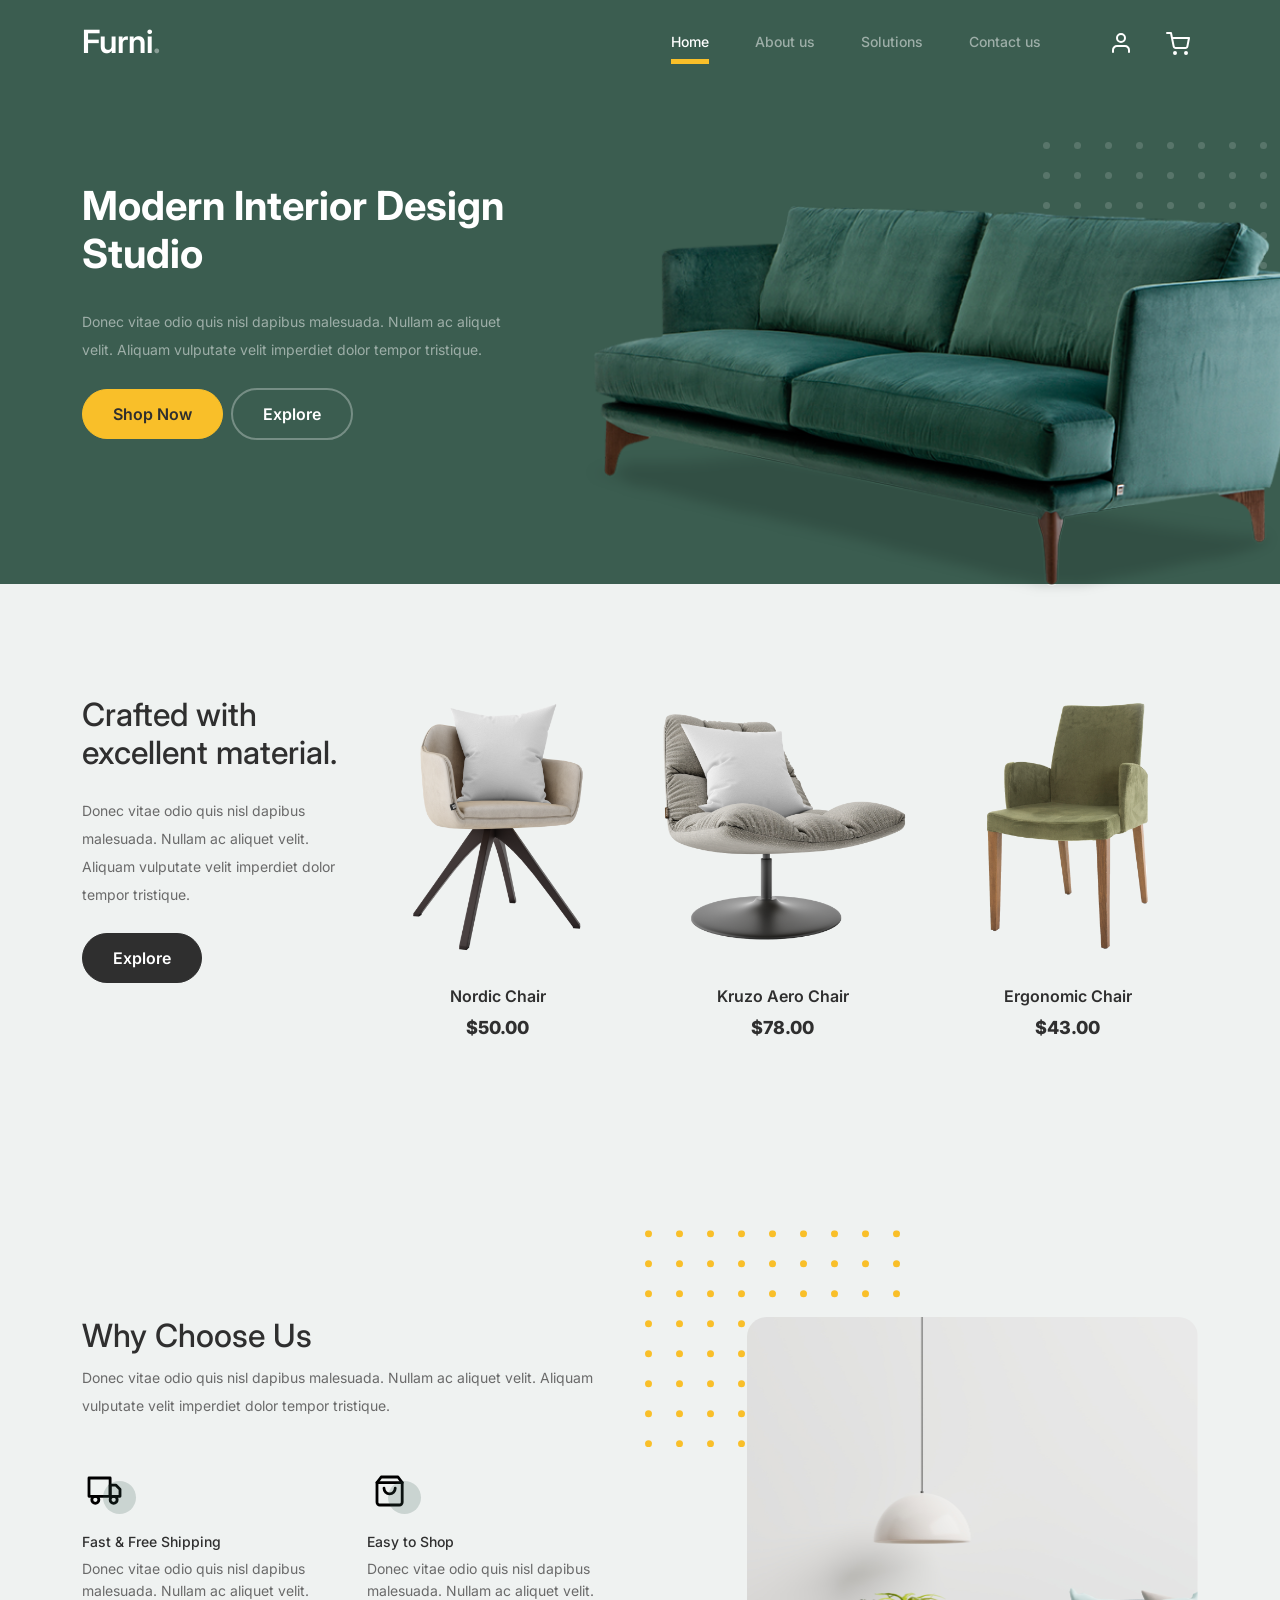
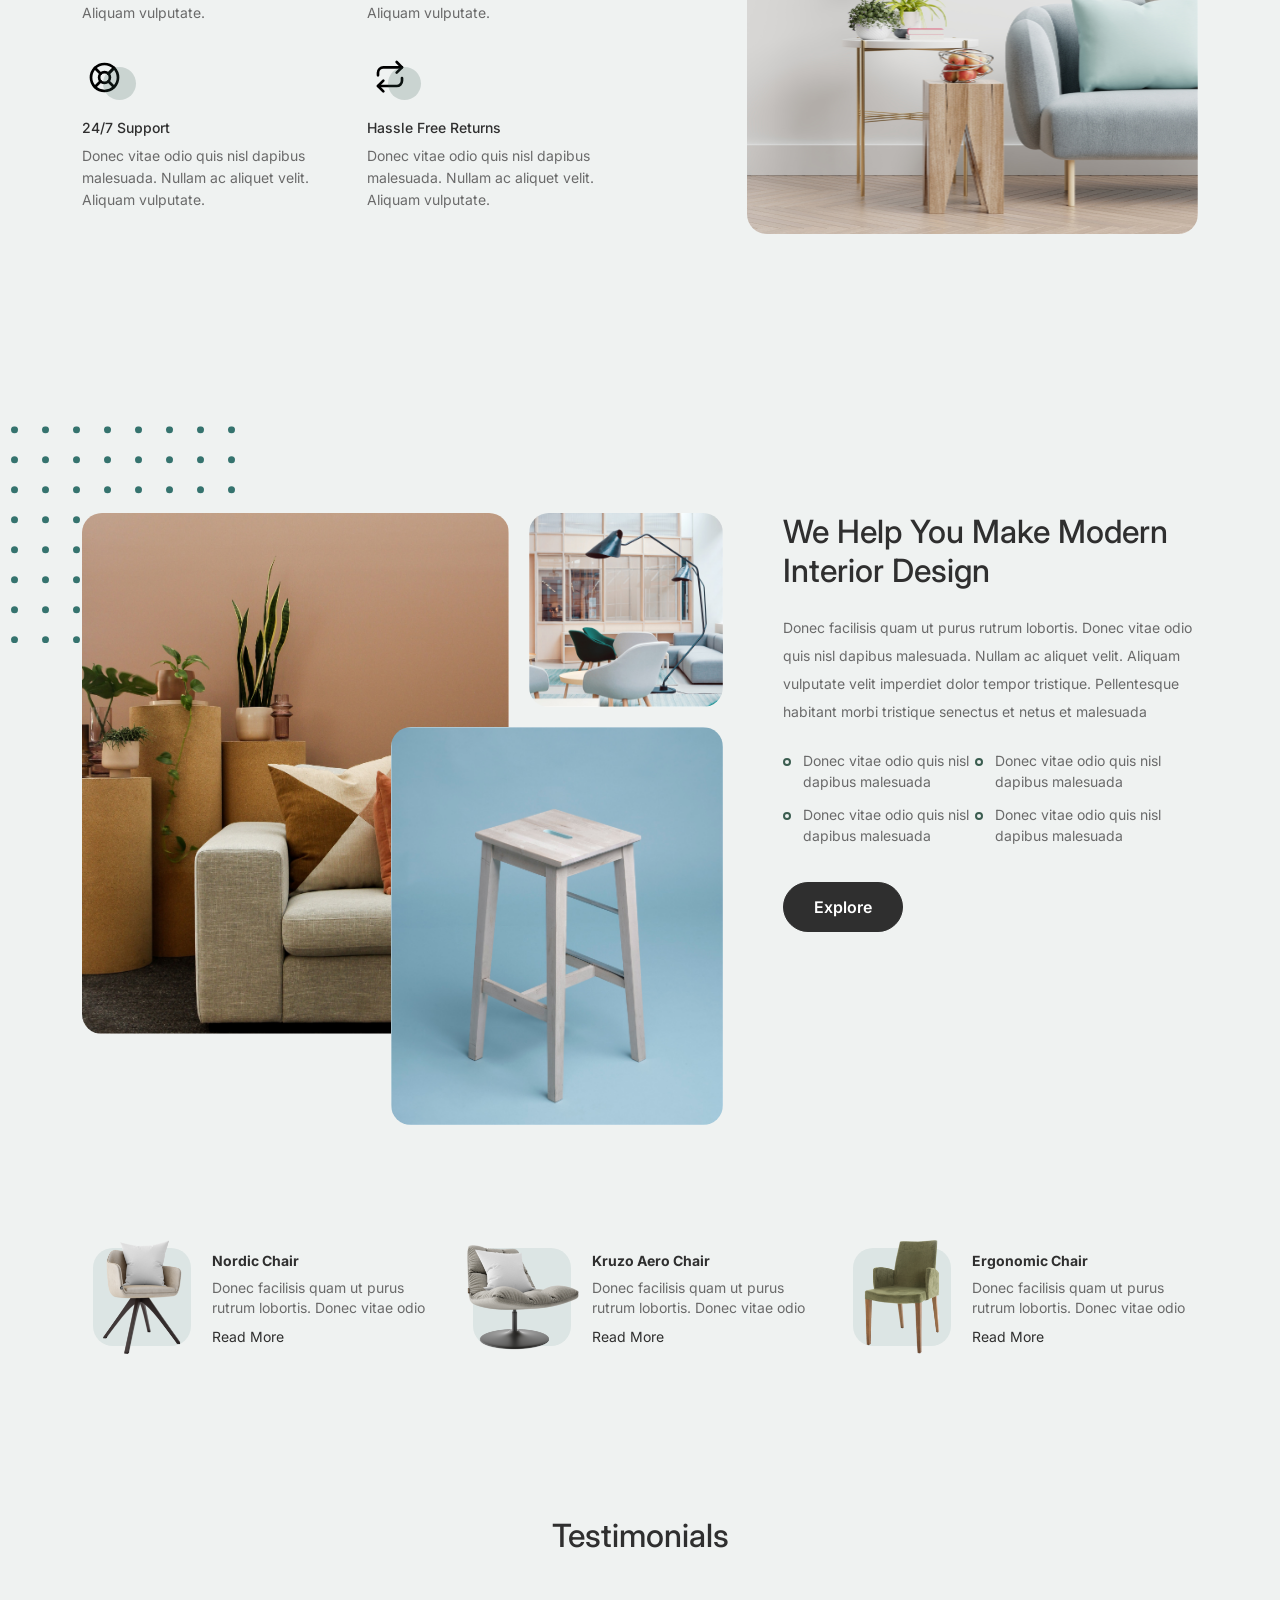
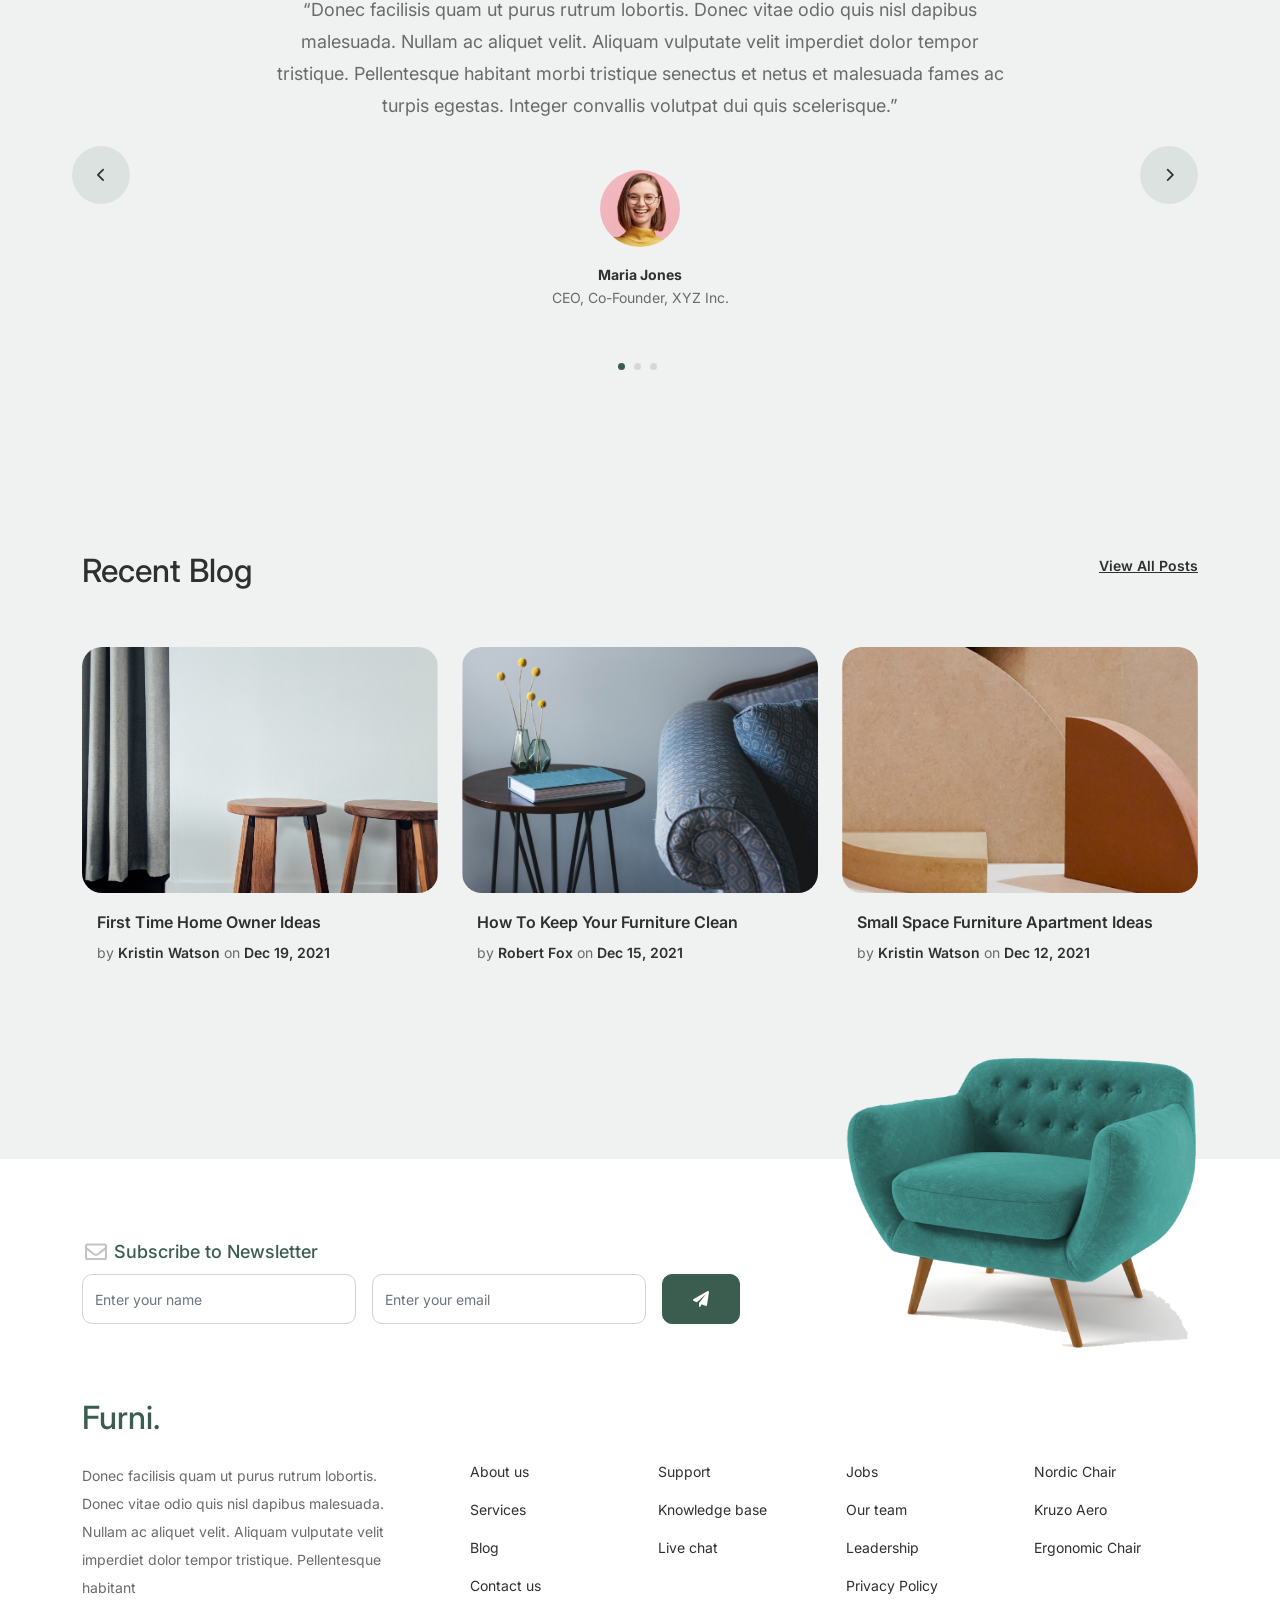
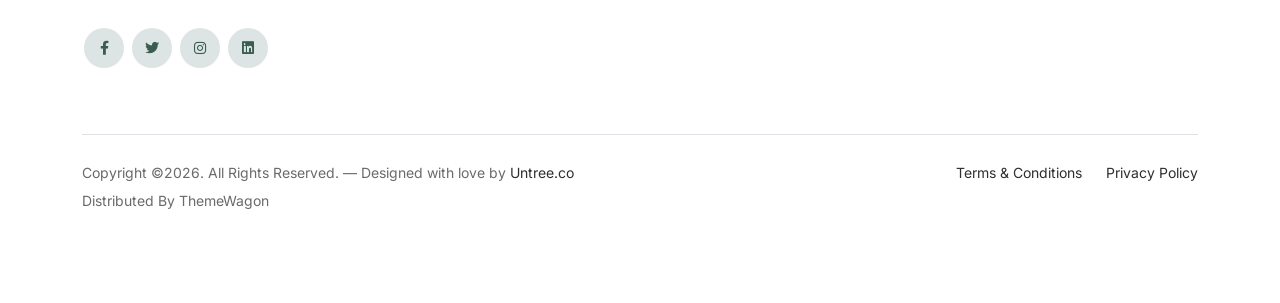
==== commit ed126523: "Update 1 Sayfalar azaltıldı" ====
--- a/new/furni-1.0.0/index.html
+++ b/new/furni-1.0.0/index.html
@@ -41,10 +41,10 @@
 						<li class="nav-item active">
 							<a class="nav-link" href="index.html">Home</a>
 						</li>
-						<li><a class="nav-link" href="shop.html">Shop</a></li>
+						<!-- <li><a class="nav-link" href="shop.html">Shop</a></li> -->
 						<li><a class="nav-link" href="about.html">About us</a></li>
-						<li><a class="nav-link" href="services.html">Services</a></li>
-						<li><a class="nav-link" href="blog.html">Blog</a></li>
+						<li><a class="nav-link" href="solutions.html">Solutions</a></li>
+						<!-- <li><a class="nav-link" href="blog.html">Blog</a></li> -->
 						<li><a class="nav-link" href="contact.html">Contact us</a></li>
 					</ul>
 
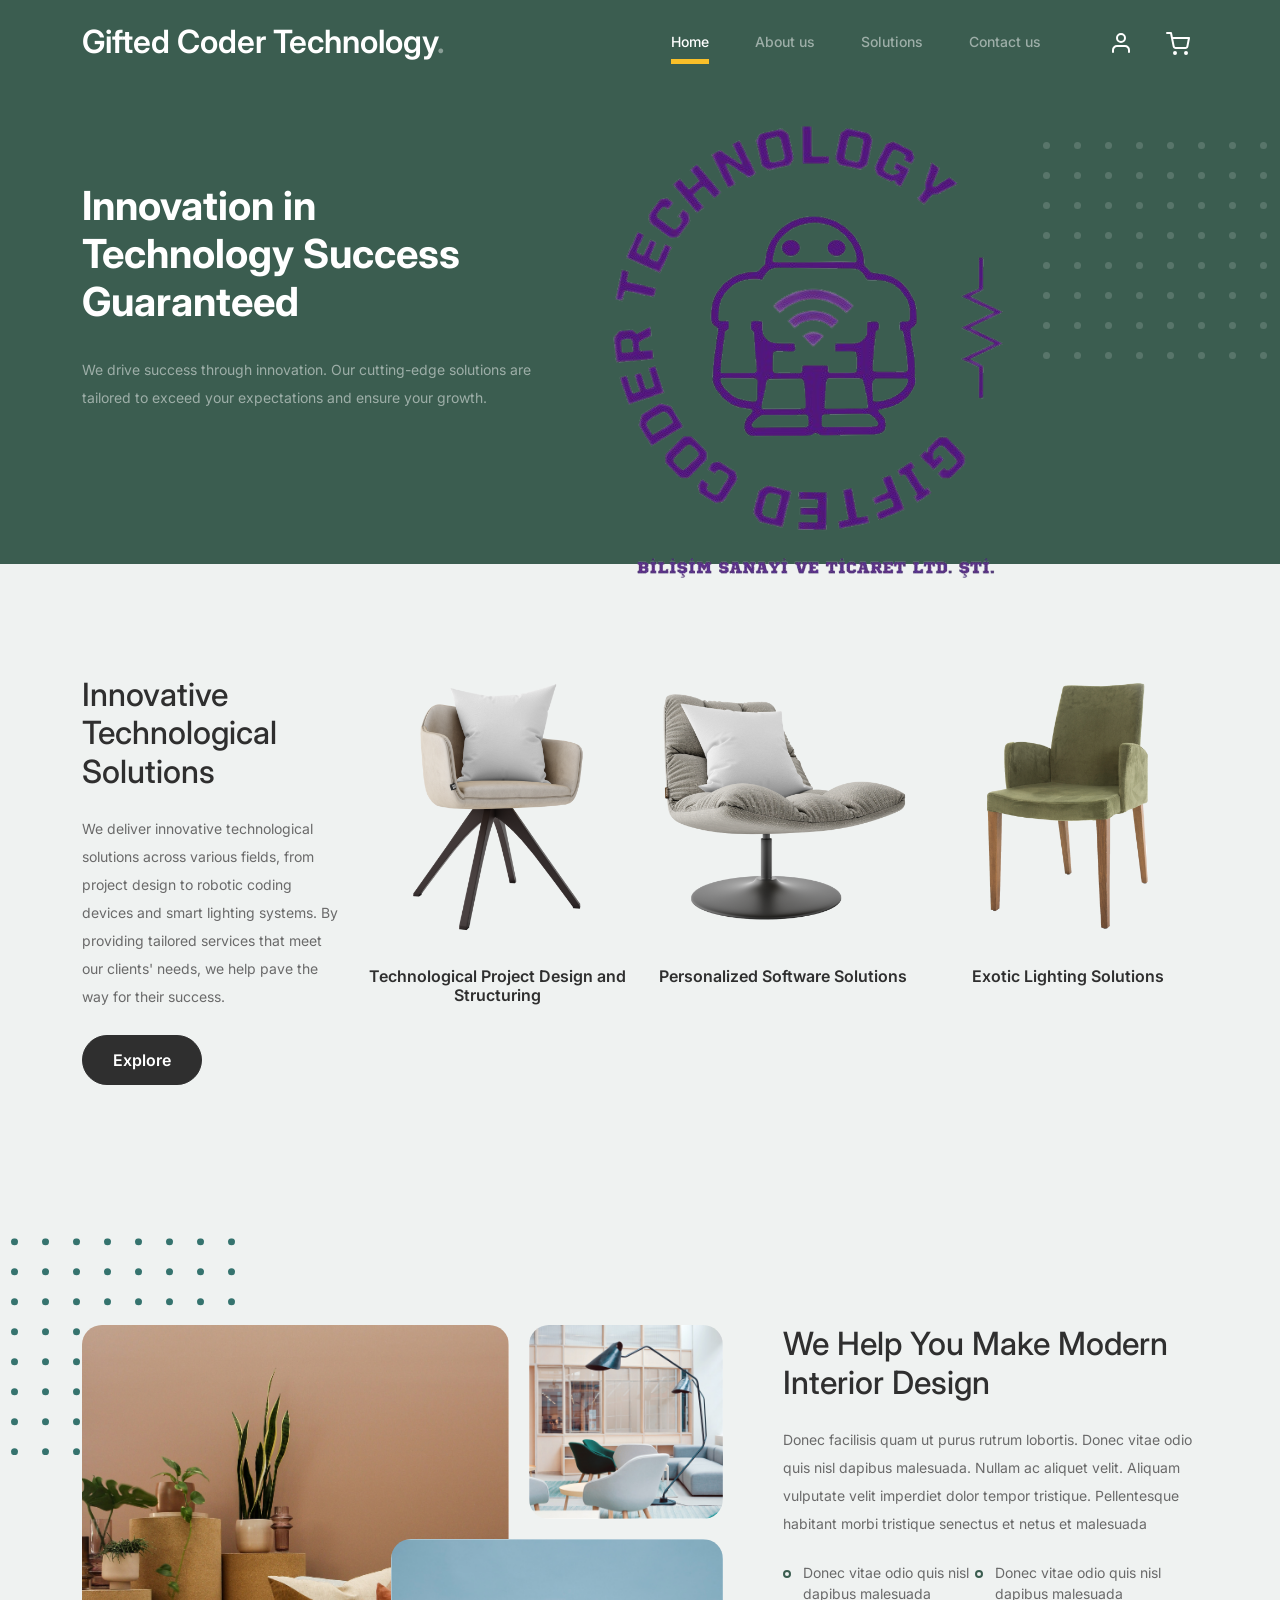
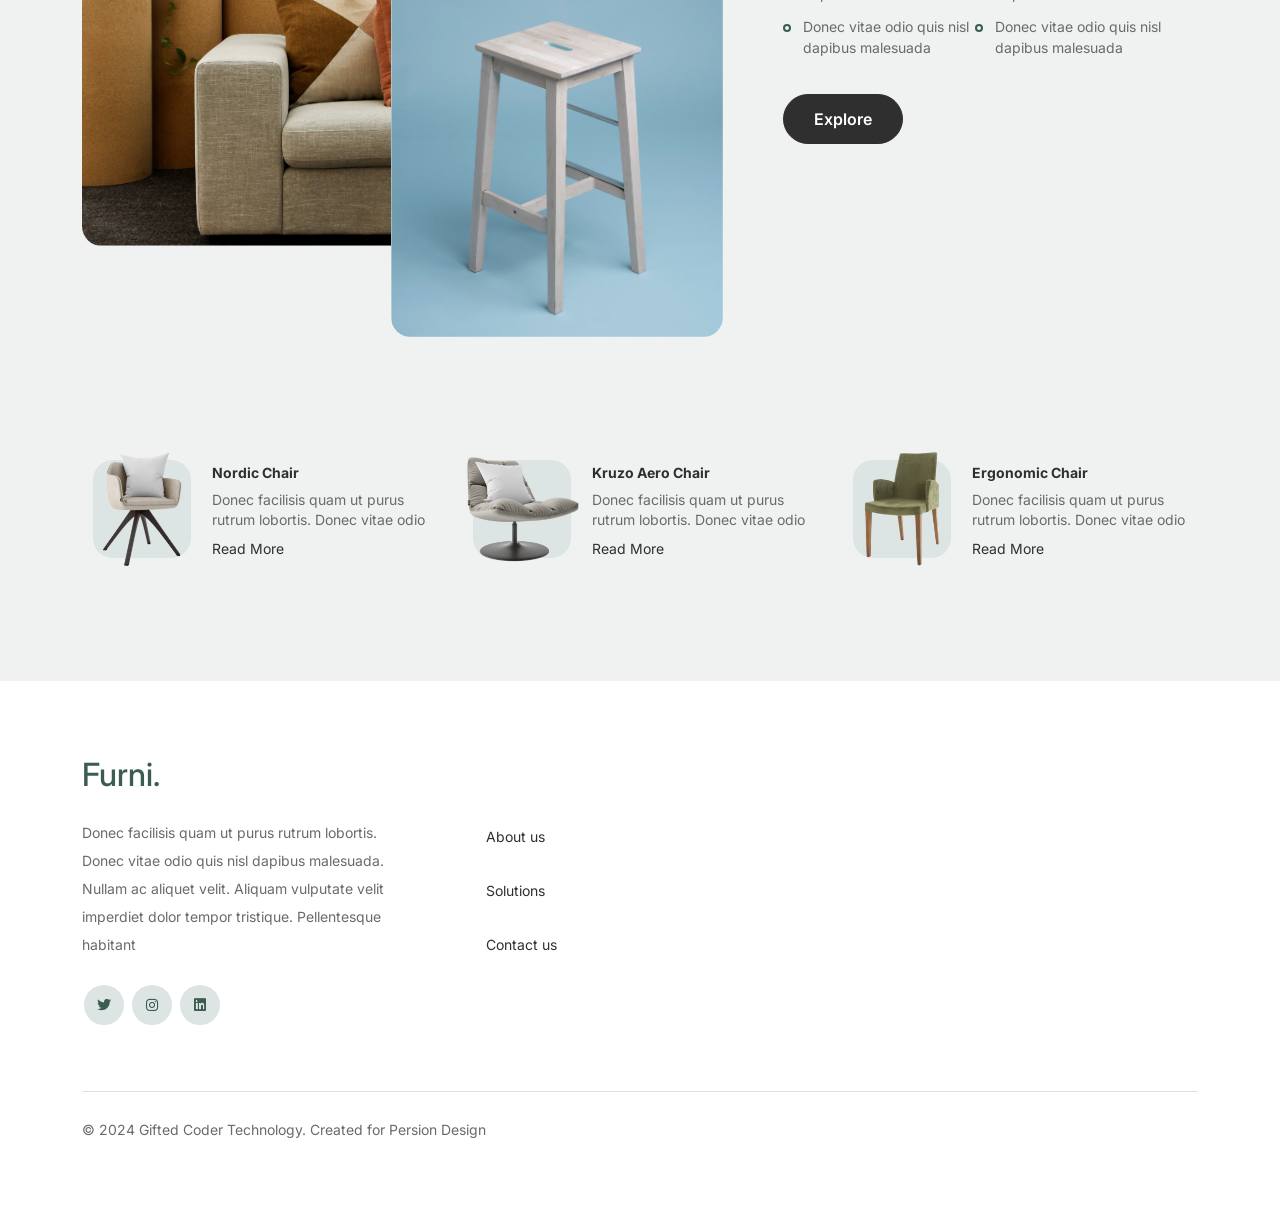
==== commit ef654148: "Update 2 Aşırı derecede gelişme yoğunluğu var" ====
--- a/new/furni-1.0.0/index.html
+++ b/new/furni-1.0.0/index.html
@@ -21,7 +21,7 @@
 		<link href="https://cdnjs.cloudflare.com/ajax/libs/font-awesome/6.0.0-beta3/css/all.min.css" rel="stylesheet">
 		<link href="css/tiny-slider.css" rel="stylesheet">
 		<link href="css/style.css" rel="stylesheet">
-		<title>Furni Free Bootstrap 5 Template for Furniture and Interior Design Websites by Untree.co </title>
+		<title>Gifted Coder Technology </title>
 	</head>
 
 	<body>
@@ -30,7 +30,7 @@
 		<nav class="custom-navbar navbar navbar navbar-expand-md navbar-dark bg-dark" arial-label="Furni navigation bar">
 
 			<div class="container">
-				<a class="navbar-brand" href="index.html">Furni<span>.</span></a>
+				<a class="navbar-brand" href="index.html">Gifted Coder Technology<span>.</span></a>
 
 				<button class="navbar-toggler" type="button" data-bs-toggle="collapse" data-bs-target="#navbarsFurni" aria-controls="navbarsFurni" aria-expanded="false" aria-label="Toggle navigation">
 					<span class="navbar-toggler-icon"></span>
@@ -64,14 +64,14 @@
 					<div class="row justify-content-between">
 						<div class="col-lg-5">
 							<div class="intro-excerpt">
-								<h1>Modern Interior <span clsas="d-block">Design Studio</span></h1>
-								<p class="mb-4">Donec vitae odio quis nisl dapibus malesuada. Nullam ac aliquet velit. Aliquam vulputate velit imperdiet dolor tempor tristique.</p>
-								<p><a href="" class="btn btn-secondary me-2">Shop Now</a><a href="#" class="btn btn-white-outline">Explore</a></p>
+								<h1>Innovation in Technology <span clsas="d-block">Success Guaranteed</span></h1>
+								<p class="mb-4">We drive success through innovation. Our cutting-edge solutions are tailored to exceed your expectations and ensure your growth.</p>
+								<!-- <p><a href="" class="btn btn-secondary me-2">Shop Now</a><a href="#" class="btn btn-white-outline">Explore</a></p> -->
 							</div>
 						</div>
 						<div class="col-lg-7">
 							<div class="hero-img-wrap">
-								<img src="images/couch.png" class="img-fluid">
+								<img src="images/giftedcoderlogo.png" class="img-fluid">
 							</div>
 						</div>
 					</div>
@@ -86,9 +86,9 @@
 
 					<!-- Start Column 1 -->
 					<div class="col-md-12 col-lg-3 mb-5 mb-lg-0">
-						<h2 class="mb-4 section-title">Crafted with excellent material.</h2>
-						<p class="mb-4">Donec vitae odio quis nisl dapibus malesuada. Nullam ac aliquet velit. Aliquam vulputate velit imperdiet dolor tempor tristique. </p>
-						<p><a href="shop.html" class="btn">Explore</a></p>
+						<h2 class="mb-4 section-title">Innovative Technological Solutions</h2>
+						<p class="mb-4">We deliver innovative technological solutions across various fields, from project design to robotic coding devices and smart lighting systems. By providing tailored services that meet our clients' needs, we help pave the way for their success. </p>
+						<p><a href="solutions.html" class="btn">Explore</a></p>
 					</div> 
 					<!-- End Column 1 -->
 
@@ -96,12 +96,12 @@
 					<div class="col-12 col-md-4 col-lg-3 mb-5 mb-md-0">
 						<a class="product-item" href="cart.html">
 							<img src="images/product-1.png" class="img-fluid product-thumbnail">
-							<h3 class="product-title">Nordic Chair</h3>
-							<strong class="product-price">$50.00</strong>
-
-							<span class="icon-cross">
+							<h3 class="product-title">Technological Project Design and Structuring</h3>
+							<!-- <strong class="product-price">$50.00</strong> -->
+
+							<!-- <span class="icon-cross">
 								<img src="images/cross.svg" class="img-fluid">
-							</span>
+							</span> -->
 						</a>
 					</div> 
 					<!-- End Column 2 -->
@@ -110,12 +110,12 @@
 					<div class="col-12 col-md-4 col-lg-3 mb-5 mb-md-0">
 						<a class="product-item" href="cart.html">
 							<img src="images/product-2.png" class="img-fluid product-thumbnail">
-							<h3 class="product-title">Kruzo Aero Chair</h3>
-							<strong class="product-price">$78.00</strong>
-
-							<span class="icon-cross">
+							<h3 class="product-title">Personalized Software Solutions</h3>
+							<!-- <strong class="product-price">$78.00</strong> -->
+
+							<!-- <span class="icon-cross">
 								<img src="images/cross.svg" class="img-fluid">
-							</span>
+							</span> -->
 						</a>
 					</div>
 					<!-- End Column 3 -->
@@ -124,12 +124,12 @@
 					<div class="col-12 col-md-4 col-lg-3 mb-5 mb-md-0">
 						<a class="product-item" href="cart.html">
 							<img src="images/product-3.png" class="img-fluid product-thumbnail">
-							<h3 class="product-title">Ergonomic Chair</h3>
-							<strong class="product-price">$43.00</strong>
-
-							<span class="icon-cross">
+							<h3 class="product-title">Exotic Lighting Solutions</h3>
+							<!-- <strong class="product-price">$43.00</strong> -->
+
+							<!-- <span class="icon-cross">
 								<img src="images/cross.svg" class="img-fluid">
-							</span>
+							</span> -->
 						</a>
 					</div>
 					<!-- End Column 4 -->
@@ -140,7 +140,7 @@
 		<!-- End Product Section -->
 
 		<!-- Start Why Choose Us Section -->
-		<div class="why-choose-section">
+		<!-- <div class="why-choose-section">
 			<div class="container">
 				<div class="row justify-content-between">
 					<div class="col-lg-6">
@@ -199,7 +199,7 @@
 
 				</div>
 			</div>
-		</div>
+		</div> -->
 		<!-- End Why Choose Us Section -->
 
 		<!-- Start We Help Section -->
@@ -280,7 +280,7 @@
 		<!-- End Popular Product -->
 
 		<!-- Start Testimonial Slider -->
-		<div class="testimonial-section">
+		<!-- <div class="testimonial-section">
 			<div class="container">
 				<div class="row">
 					<div class="col-lg-7 mx-auto text-center">
@@ -319,10 +319,10 @@
 
 										</div>
 									</div>
-								</div> 
+								</div>  -->
 								<!-- END item -->
 
-								<div class="item">
+								<!-- <div class="item">
 									<div class="row justify-content-center">
 										<div class="col-lg-8 mx-auto">
 
@@ -342,10 +342,10 @@
 
 										</div>
 									</div>
-								</div> 
+								</div>  -->
 								<!-- END item -->
 
-								<div class="item">
+								<!-- <div class="item">
 									<div class="row justify-content-center">
 										<div class="col-lg-8 mx-auto">
 
@@ -365,7 +365,7 @@
 
 										</div>
 									</div>
-								</div> 
+								</div>  -->
 								<!-- END item -->
 
 							</div>
@@ -378,7 +378,7 @@
 		<!-- End Testimonial Slider -->
 
 		<!-- Start Blog Section -->
-		<div class="blog-section">
+		<!-- <div class="blog-section">
 			<div class="container">
 				<div class="row mb-5">
 					<div class="col-md-6">
@@ -429,18 +429,18 @@
 
 				</div>
 			</div>
-		</div>
+		</div> -->
 		<!-- End Blog Section -->	
 
 		<!-- Start Footer Section -->
 		<footer class="footer-section">
 			<div class="container relative">
 
-				<div class="sofa-img">
+				<!-- <div class="sofa-img">
 					<img src="images/sofa.png" alt="Image" class="img-fluid">
-				</div>
-
-				<div class="row">
+				</div> -->
+
+				<!-- <div class="row">
 					<div class="col-lg-8">
 						<div class="subscription-form">
 							<h3 class="d-flex align-items-center"><span class="me-1"><img src="images/envelope-outline.svg" alt="Image" class="img-fluid"></span><span>Subscribe to Newsletter</span></h3>
@@ -461,7 +461,7 @@
 
 						</div>
 					</div>
-				</div>
+				</div> -->
 
 				<div class="row g-5 mb-5">
 					<div class="col-lg-4">
@@ -469,10 +469,9 @@
 						<p class="mb-4">Donec facilisis quam ut purus rutrum lobortis. Donec vitae odio quis nisl dapibus malesuada. Nullam ac aliquet velit. Aliquam vulputate velit imperdiet dolor tempor tristique. Pellentesque habitant</p>
 
 						<ul class="list-unstyled custom-social">
-							<li><a href="#"><span class="fa fa-brands fa-facebook-f"></span></a></li>
-							<li><a href="#"><span class="fa fa-brands fa-twitter"></span></a></li>
-							<li><a href="#"><span class="fa fa-brands fa-instagram"></span></a></li>
-							<li><a href="#"><span class="fa fa-brands fa-linkedin"></span></a></li>
+							<li><a href="https://x.com/PrensesMTN"><span class="fa fa-brands fa-twitter"></span></a></li>
+							<li><a href="https://www.instagram.com/gifted.coder.tech/"><span class="fa fa-brands fa-instagram"></span></a></li>
+							<li><a href="https://www.linkedin.com/company/giftedcodertechnology/"><span class="fa fa-brands fa-linkedin"></span></a></li>
 						</ul>
 					</div>
 
@@ -480,37 +479,36 @@
 						<div class="row links-wrap">
 							<div class="col-6 col-sm-6 col-md-3">
 								<ul class="list-unstyled">
-									<li><a href="#">About us</a></li>
-									<li><a href="#">Services</a></li>
-									<li><a href="#">Blog</a></li>
-									<li><a href="#">Contact us</a></li>
+									<li><a class="nav-link" href="about.html">About us</a></li>
+									<li><a class="nav-link" href="solutions.html">Solutions</a></li>
+									<li><a class="nav-link" href="contact.html">Contact us</a></li>
 								</ul>
 							</div>
 
-							<div class="col-6 col-sm-6 col-md-3">
+							<!-- <div class="col-6 col-sm-6 col-md-3">
 								<ul class="list-unstyled">
 									<li><a href="#">Support</a></li>
 									<li><a href="#">Knowledge base</a></li>
 									<li><a href="#">Live chat</a></li>
 								</ul>
-							</div>
-
-							<div class="col-6 col-sm-6 col-md-3">
+							</div> -->
+
+							<!-- <div class="col-6 col-sm-6 col-md-3">
 								<ul class="list-unstyled">
 									<li><a href="#">Jobs</a></li>
 									<li><a href="#">Our team</a></li>
 									<li><a href="#">Leadership</a></li>
 									<li><a href="#">Privacy Policy</a></li>
 								</ul>
-							</div>
-
-							<div class="col-6 col-sm-6 col-md-3">
+							</div> -->
+
+							<!-- <div class="col-6 col-sm-6 col-md-3">
 								<ul class="list-unstyled">
 									<li><a href="#">Nordic Chair</a></li>
 									<li><a href="#">Kruzo Aero</a></li>
 									<li><a href="#">Ergonomic Chair</a></li>
 								</ul>
-							</div>
+							</div> -->
 						</div>
 					</div>
 
@@ -519,16 +517,18 @@
 				<div class="border-top copyright">
 					<div class="row pt-4">
 						<div class="col-lg-6">
-							<p class="mb-2 text-center text-lg-start">Copyright &copy;<script>document.write(new Date().getFullYear());</script>. All Rights Reserved. &mdash; Designed with love by <a href="https://untree.co">Untree.co</a> Distributed By <a hreff="https://themewagon.com">ThemeWagon</a>  <!-- License information: https://untree.co/license/ -->
-            </p>
-						</div>
-
-						<div class="col-lg-6 text-center text-lg-end">
+							<p class="mb-2 text-center text-lg-start">
+								© 2024 Gifted Coder Technology. Created for Persion Design
+							</p>
+							
+						</div>
+
+						<!-- <div class="col-lg-6 text-center text-lg-end">
 							<ul class="list-unstyled d-inline-flex ms-auto">
 								<li class="me-4"><a href="#">Terms &amp; Conditions</a></li>
 								<li><a href="#">Privacy Policy</a></li>
 							</ul>
-						</div>
+						</div> -->
 
 					</div>
 				</div>
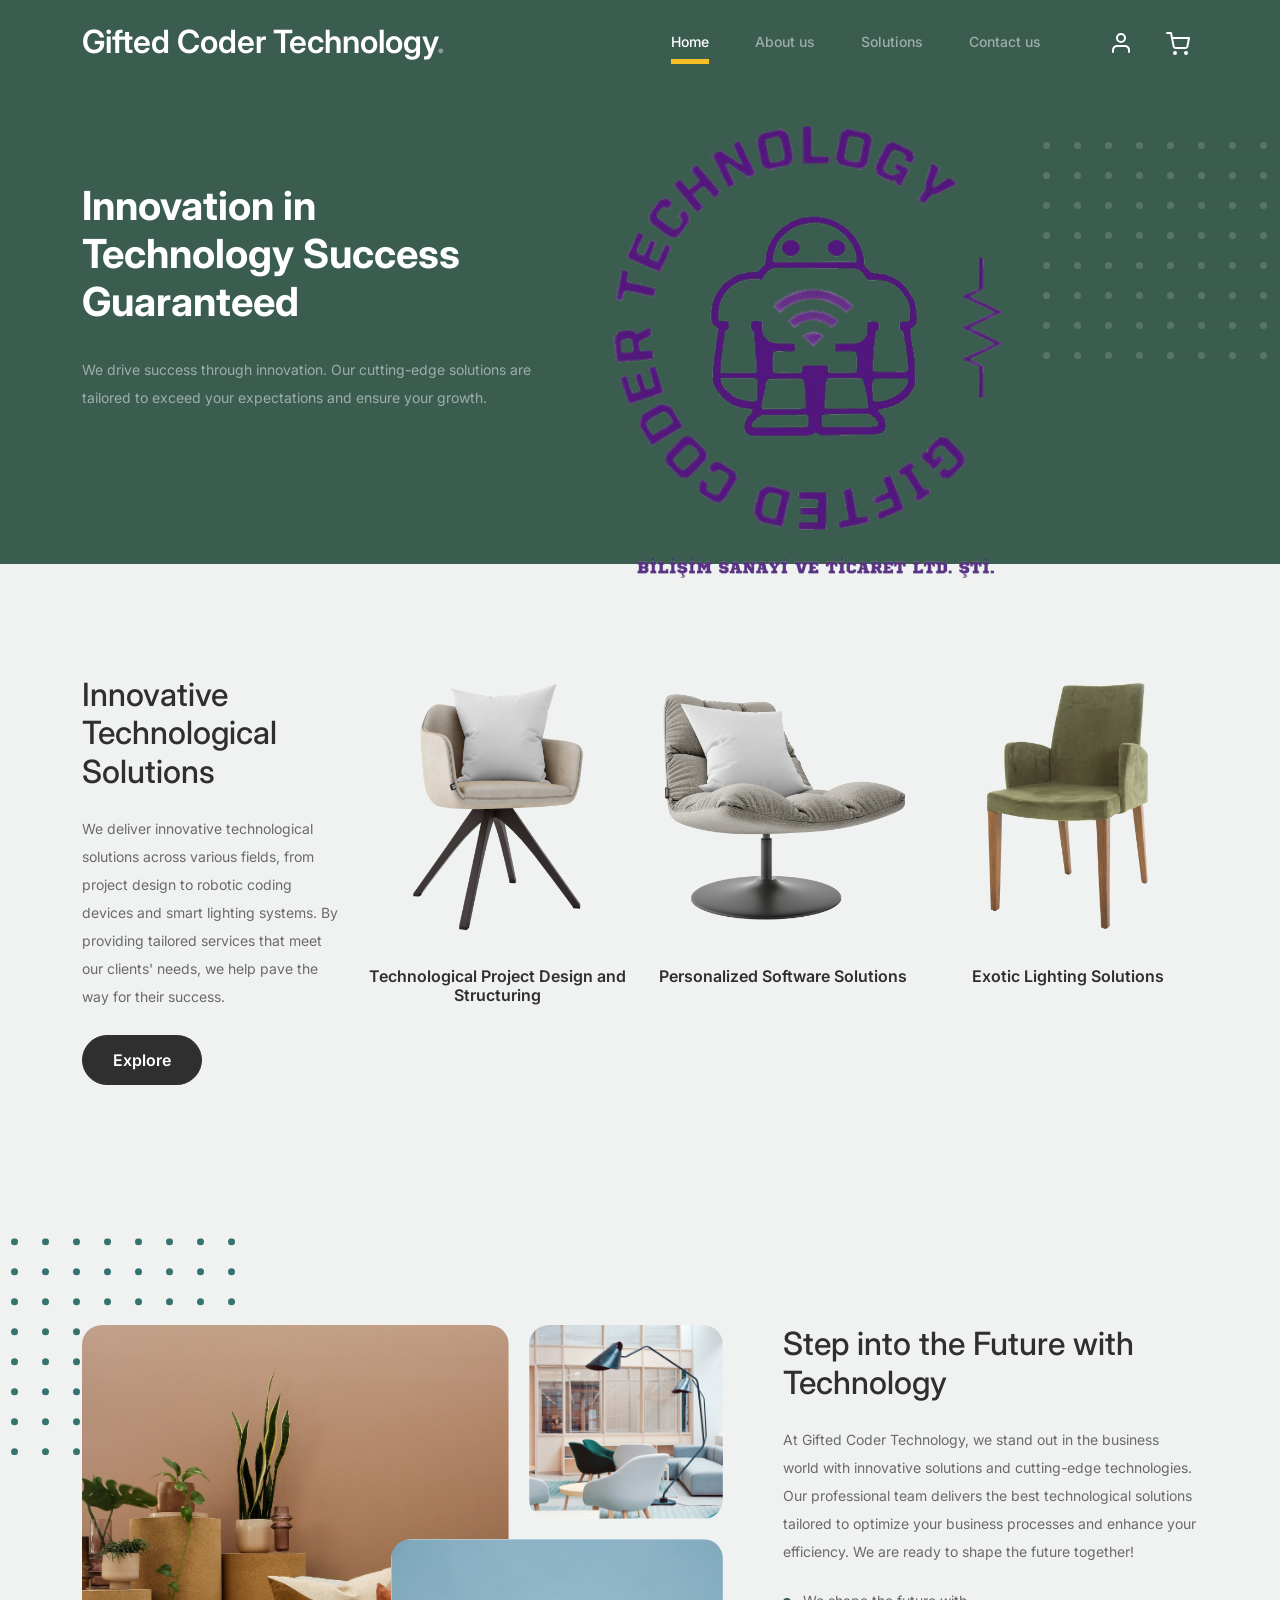
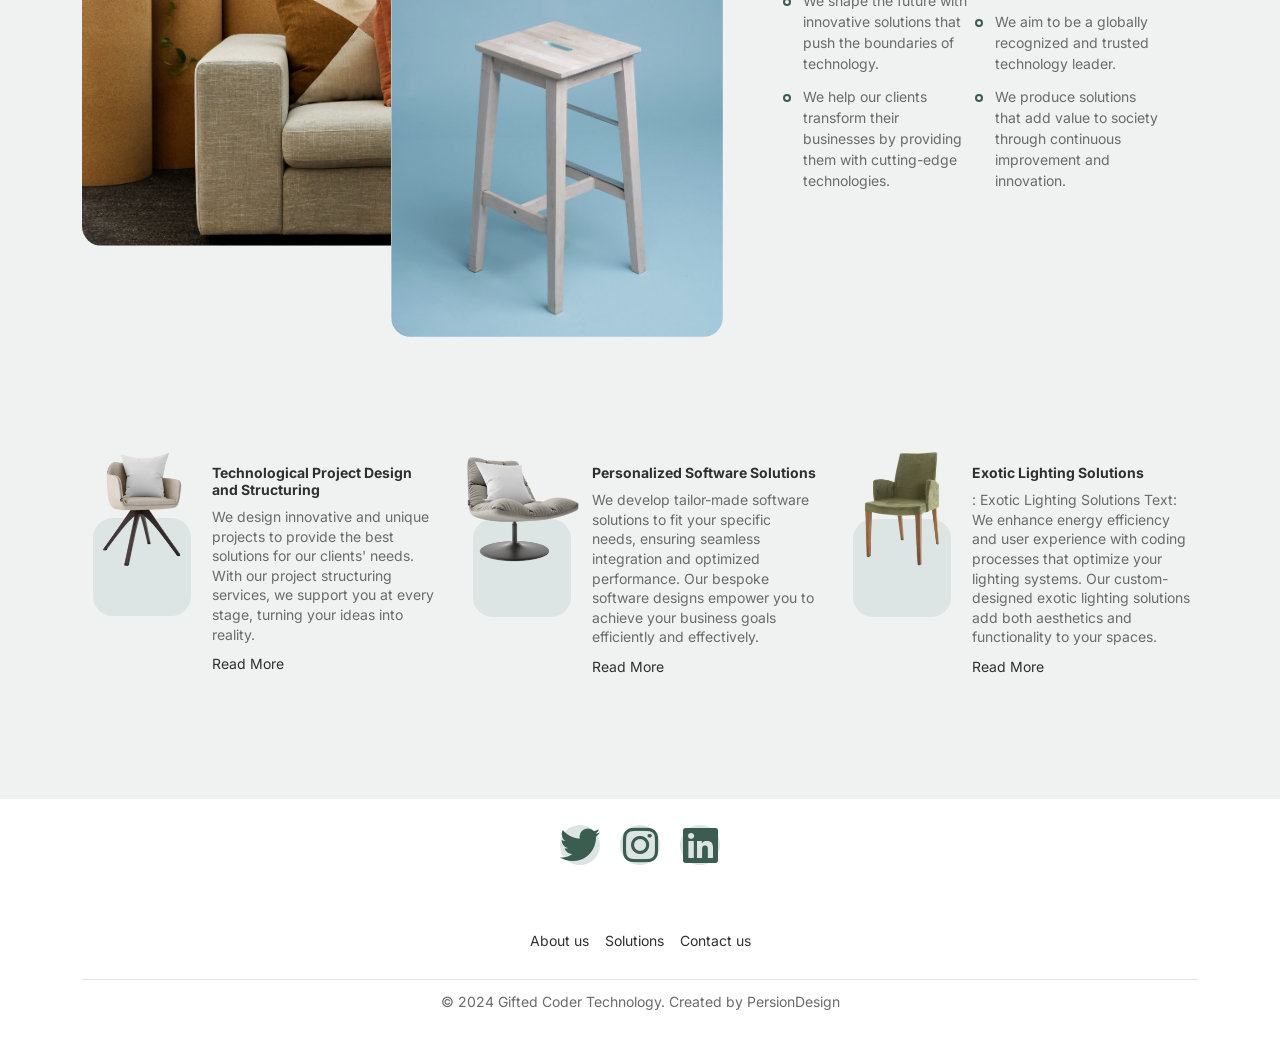
==== commit 70e42898: "Update 3 Uçuyoruz tutunun" ====
--- a/new/furni-1.0.0/index.html
+++ b/new/furni-1.0.0/index.html
@@ -214,16 +214,16 @@
 						</div>
 					</div>
 					<div class="col-lg-5 ps-lg-5">
-						<h2 class="section-title mb-4">We Help You Make Modern Interior Design</h2>
-						<p>Donec facilisis quam ut purus rutrum lobortis. Donec vitae odio quis nisl dapibus malesuada. Nullam ac aliquet velit. Aliquam vulputate velit imperdiet dolor tempor tristique. Pellentesque habitant morbi tristique senectus et netus et malesuada</p>
+						<h2 class="section-title mb-4">Step into the Future with Technology</h2>
+						<p>At Gifted Coder Technology, we stand out in the business world with innovative solutions and cutting-edge technologies. Our professional team delivers the best technological solutions tailored to optimize your business processes and enhance your efficiency. We are ready to shape the future together!</p>
 
 						<ul class="list-unstyled custom-list my-4">
-							<li>Donec vitae odio quis nisl dapibus malesuada</li>
-							<li>Donec vitae odio quis nisl dapibus malesuada</li>
-							<li>Donec vitae odio quis nisl dapibus malesuada</li>
-							<li>Donec vitae odio quis nisl dapibus malesuada</li>
+							<li>We shape the future with innovative solutions that push the boundaries of technology.</li>
+							<li>We aim to be a globally recognized and trusted technology leader.</li>
+							<li>We help our clients transform their businesses by providing them with cutting-edge technologies.</li>
+							<li>We produce solutions that add value to society through continuous improvement and innovation.</li>
 						</ul>
-						<p><a herf="#" class="btn">Explore</a></p>
+						<!-- <p><a herf="#" class="btn">Explore</a></p> -->
 					</div>
 				</div>
 			</div>
@@ -241,9 +241,9 @@
 								<img src="images/product-1.png" alt="Image" class="img-fluid">
 							</div>
 							<div class="pt-3">
-								<h3>Nordic Chair</h3>
-								<p>Donec facilisis quam ut purus rutrum lobortis. Donec vitae odio </p>
-								<p><a href="#">Read More</a></p>
+								<h3>Technological Project Design and Structuring</h3>
+								<p>We design innovative and unique projects to provide the best solutions for our clients' needs. With our project structuring services, we support you at every stage, turning your ideas into reality. </p>
+								<p><a href="solutions.html">Read More</a></p>
 							</div>
 						</div>
 					</div>
@@ -254,9 +254,9 @@
 								<img src="images/product-2.png" alt="Image" class="img-fluid">
 							</div>
 							<div class="pt-3">
-								<h3>Kruzo Aero Chair</h3>
-								<p>Donec facilisis quam ut purus rutrum lobortis. Donec vitae odio </p>
-								<p><a href="#">Read More</a></p>
+								<h3>Personalized Software Solutions</h3>
+								<p>We develop tailor-made software solutions to fit your specific needs, ensuring seamless integration and optimized performance. Our bespoke software designs empower you to achieve your business goals efficiently and effectively. </p>
+								<p><a href="solutions.html">Read More</a></p>
 							</div>
 						</div>
 					</div>
@@ -267,9 +267,9 @@
 								<img src="images/product-3.png" alt="Image" class="img-fluid">
 							</div>
 							<div class="pt-3">
-								<h3>Ergonomic Chair</h3>
-								<p>Donec facilisis quam ut purus rutrum lobortis. Donec vitae odio </p>
-								<p><a href="#">Read More</a></p>
+								<h3>Exotic Lighting Solutions</h3>
+								<p>: Exotic Lighting Solutions Text: We enhance energy efficiency and user experience with coding processes that optimize your lighting systems. Our custom-designed exotic lighting solutions add both aesthetics and functionality to your spaces. </p>
+								<p><a href="solutions.html">Read More</a></p>
 							</div>
 						</div>
 					</div>
@@ -279,262 +279,39 @@
 		</div>
 		<!-- End Popular Product -->
 
-		<!-- Start Testimonial Slider -->
-		<!-- <div class="testimonial-section">
-			<div class="container">
-				<div class="row">
-					<div class="col-lg-7 mx-auto text-center">
-						<h2 class="section-title">Testimonials</h2>
-					</div>
-				</div>
-
-				<div class="row justify-content-center">
-					<div class="col-lg-12">
-						<div class="testimonial-slider-wrap text-center">
-
-							<div id="testimonial-nav">
-								<span class="prev" data-controls="prev"><span class="fa fa-chevron-left"></span></span>
-								<span class="next" data-controls="next"><span class="fa fa-chevron-right"></span></span>
-							</div>
-
-							<div class="testimonial-slider">
-								
-								<div class="item">
-									<div class="row justify-content-center">
-										<div class="col-lg-8 mx-auto">
-
-											<div class="testimonial-block text-center">
-												<blockquote class="mb-5">
-													<p>&ldquo;Donec facilisis quam ut purus rutrum lobortis. Donec vitae odio quis nisl dapibus malesuada. Nullam ac aliquet velit. Aliquam vulputate velit imperdiet dolor tempor tristique. Pellentesque habitant morbi tristique senectus et netus et malesuada fames ac turpis egestas. Integer convallis volutpat dui quis scelerisque.&rdquo;</p>
-												</blockquote>
-
-												<div class="author-info">
-													<div class="author-pic">
-														<img src="images/person-1.png" alt="Maria Jones" class="img-fluid">
-													</div>
-													<h3 class="font-weight-bold">Maria Jones</h3>
-													<span class="position d-block mb-3">CEO, Co-Founder, XYZ Inc.</span>
-												</div>
-											</div>
-
-										</div>
-									</div>
-								</div>  -->
-								<!-- END item -->
-
-								<!-- <div class="item">
-									<div class="row justify-content-center">
-										<div class="col-lg-8 mx-auto">
-
-											<div class="testimonial-block text-center">
-												<blockquote class="mb-5">
-													<p>&ldquo;Donec facilisis quam ut purus rutrum lobortis. Donec vitae odio quis nisl dapibus malesuada. Nullam ac aliquet velit. Aliquam vulputate velit imperdiet dolor tempor tristique. Pellentesque habitant morbi tristique senectus et netus et malesuada fames ac turpis egestas. Integer convallis volutpat dui quis scelerisque.&rdquo;</p>
-												</blockquote>
-
-												<div class="author-info">
-													<div class="author-pic">
-														<img src="images/person-1.png" alt="Maria Jones" class="img-fluid">
-													</div>
-													<h3 class="font-weight-bold">Maria Jones</h3>
-													<span class="position d-block mb-3">CEO, Co-Founder, XYZ Inc.</span>
-												</div>
-											</div>
-
-										</div>
-									</div>
-								</div>  -->
-								<!-- END item -->
-
-								<!-- <div class="item">
-									<div class="row justify-content-center">
-										<div class="col-lg-8 mx-auto">
-
-											<div class="testimonial-block text-center">
-												<blockquote class="mb-5">
-													<p>&ldquo;Donec facilisis quam ut purus rutrum lobortis. Donec vitae odio quis nisl dapibus malesuada. Nullam ac aliquet velit. Aliquam vulputate velit imperdiet dolor tempor tristique. Pellentesque habitant morbi tristique senectus et netus et malesuada fames ac turpis egestas. Integer convallis volutpat dui quis scelerisque.&rdquo;</p>
-												</blockquote>
-
-												<div class="author-info">
-													<div class="author-pic">
-														<img src="images/person-1.png" alt="Maria Jones" class="img-fluid">
-													</div>
-													<h3 class="font-weight-bold">Maria Jones</h3>
-													<span class="position d-block mb-3">CEO, Co-Founder, XYZ Inc.</span>
-												</div>
-											</div>
-
-										</div>
-									</div>
-								</div>  -->
-								<!-- END item -->
-
-							</div>
-
-						</div>
-					</div>
-				</div>
-			</div>
-		</div>
-		<!-- End Testimonial Slider -->
-
-		<!-- Start Blog Section -->
-		<!-- <div class="blog-section">
-			<div class="container">
-				<div class="row mb-5">
-					<div class="col-md-6">
-						<h2 class="section-title">Recent Blog</h2>
-					</div>
-					<div class="col-md-6 text-start text-md-end">
-						<a href="#" class="more">View All Posts</a>
-					</div>
-				</div>
-
-				<div class="row">
-
-					<div class="col-12 col-sm-6 col-md-4 mb-4 mb-md-0">
-						<div class="post-entry">
-							<a href="#" class="post-thumbnail"><img src="images/post-1.jpg" alt="Image" class="img-fluid"></a>
-							<div class="post-content-entry">
-								<h3><a href="#">First Time Home Owner Ideas</a></h3>
-								<div class="meta">
-									<span>by <a href="#">Kristin Watson</a></span> <span>on <a href="#">Dec 19, 2021</a></span>
-								</div>
-							</div>
-						</div>
-					</div>
-
-					<div class="col-12 col-sm-6 col-md-4 mb-4 mb-md-0">
-						<div class="post-entry">
-							<a href="#" class="post-thumbnail"><img src="images/post-2.jpg" alt="Image" class="img-fluid"></a>
-							<div class="post-content-entry">
-								<h3><a href="#">How To Keep Your Furniture Clean</a></h3>
-								<div class="meta">
-									<span>by <a href="#">Robert Fox</a></span> <span>on <a href="#">Dec 15, 2021</a></span>
-								</div>
-							</div>
-						</div>
-					</div>
-
-					<div class="col-12 col-sm-6 col-md-4 mb-4 mb-md-0">
-						<div class="post-entry">
-							<a href="#" class="post-thumbnail"><img src="images/post-3.jpg" alt="Image" class="img-fluid"></a>
-							<div class="post-content-entry">
-								<h3><a href="#">Small Space Furniture Apartment Ideas</a></h3>
-								<div class="meta">
-									<span>by <a href="#">Kristin Watson</a></span> <span>on <a href="#">Dec 12, 2021</a></span>
-								</div>
-							</div>
-						</div>
-					</div>
-
-				</div>
-			</div>
-		</div> -->
-		<!-- End Blog Section -->	
-
 		<!-- Start Footer Section -->
-		<footer class="footer-section">
+		<footer class="footer-section py-4">
 			<div class="container relative">
-
-				<!-- <div class="sofa-img">
-					<img src="images/sofa.png" alt="Image" class="img-fluid">
-				</div> -->
-
-				<!-- <div class="row">
-					<div class="col-lg-8">
-						<div class="subscription-form">
-							<h3 class="d-flex align-items-center"><span class="me-1"><img src="images/envelope-outline.svg" alt="Image" class="img-fluid"></span><span>Subscribe to Newsletter</span></h3>
-
-							<form action="#" class="row g-3">
-								<div class="col-auto">
-									<input type="text" class="form-control" placeholder="Enter your name">
-								</div>
-								<div class="col-auto">
-									<input type="email" class="form-control" placeholder="Enter your email">
-								</div>
-								<div class="col-auto">
-									<button class="btn btn-primary">
-										<span class="fa fa-paper-plane"></span>
-									</button>
-								</div>
-							</form>
-
-						</div>
-					</div>
-				</div> -->
-
-				<div class="row g-5 mb-5">
-					<div class="col-lg-4">
-						<div class="mb-4 footer-logo-wrap"><a href="#" class="footer-logo">Furni<span>.</span></a></div>
-						<p class="mb-4">Donec facilisis quam ut purus rutrum lobortis. Donec vitae odio quis nisl dapibus malesuada. Nullam ac aliquet velit. Aliquam vulputate velit imperdiet dolor tempor tristique. Pellentesque habitant</p>
-
-						<ul class="list-unstyled custom-social">
-							<li><a href="https://x.com/PrensesMTN"><span class="fa fa-brands fa-twitter"></span></a></li>
-							<li><a href="https://www.instagram.com/gifted.coder.tech/"><span class="fa fa-brands fa-instagram"></span></a></li>
-							<li><a href="https://www.linkedin.com/company/giftedcodertechnology/"><span class="fa fa-brands fa-linkedin"></span></a></li>
-						</ul>
-					</div>
-
-					<div class="col-lg-8">
-						<div class="row links-wrap">
-							<div class="col-6 col-sm-6 col-md-3">
-								<ul class="list-unstyled">
-									<li><a class="nav-link" href="about.html">About us</a></li>
-									<li><a class="nav-link" href="solutions.html">Solutions</a></li>
-									<li><a class="nav-link" href="contact.html">Contact us</a></li>
-								</ul>
-							</div>
-
-							<!-- <div class="col-6 col-sm-6 col-md-3">
-								<ul class="list-unstyled">
-									<li><a href="#">Support</a></li>
-									<li><a href="#">Knowledge base</a></li>
-									<li><a href="#">Live chat</a></li>
-								</ul>
-							</div> -->
-
-							<!-- <div class="col-6 col-sm-6 col-md-3">
-								<ul class="list-unstyled">
-									<li><a href="#">Jobs</a></li>
-									<li><a href="#">Our team</a></li>
-									<li><a href="#">Leadership</a></li>
-									<li><a href="#">Privacy Policy</a></li>
-								</ul>
-							</div> -->
-
-							<!-- <div class="col-6 col-sm-6 col-md-3">
-								<ul class="list-unstyled">
-									<li><a href="#">Nordic Chair</a></li>
-									<li><a href="#">Kruzo Aero</a></li>
-									<li><a href="#">Ergonomic Chair</a></li>
-								</ul>
-							</div> -->
-						</div>
-					</div>
-
-				</div>
-
-				<div class="border-top copyright">
-					<div class="row pt-4">
-						<div class="col-lg-6">
-							<p class="mb-2 text-center text-lg-start">
-								© 2024 Gifted Coder Technology. Created for Persion Design
-							</p>
-							
-						</div>
-
-						<!-- <div class="col-lg-6 text-center text-lg-end">
-							<ul class="list-unstyled d-inline-flex ms-auto">
-								<li class="me-4"><a href="#">Terms &amp; Conditions</a></li>
-								<li><a href="#">Privacy Policy</a></li>
-							</ul>
-						</div> -->
-
-					</div>
-				</div>
-
-			</div>
-		</footer>
+			  <div class="row g-3 justify-content-center">
+				<div class="col-12 text-center mb-3">
+				  <ul class="list-unstyled custom-social d-inline-flex justify-content-center align-items-center">
+					<li class="px-2"><a href="https://x.com/PrensesMTN" class="social-icon"><span class="fa fa-brands fa-twitter" style="font-size: 2.5rem;"></span></a></li>
+					<li class="px-2"><a href="https://www.instagram.com/gifted.coder.tech/" class="social-icon"><span class="fa fa-brands fa-instagram" style="font-size: 2.5rem;"></span></a></li>
+					<li class="px-2"><a href="https://www.linkedin.com/company/giftedcodertechnology/" class="social-icon"><span class="fa fa-brands fa-linkedin" style="font-size: 2.5rem;"></span></a></li>
+				  </ul>
+				</div>
+				<div class="col-12 text-center">
+				  <div class="row justify-content-center">
+					<div class="col-auto">
+					  <ul class="list-unstyled d-inline-flex">
+						<li><a class="nav-link px-2" href="about.html">About us</a></li>
+						<li><a class="nav-link px-2" href="solutions.html">Solutions</a></li>
+						<li><a class="nav-link px-2" href="contact.html">Contact us</a></li>
+					  </ul>
+					</div>
+				  </div>
+				</div>
+			  </div>
+			  <div class="border-top copyright">
+				<div class="row pt-2">
+				  <div class="col-12 text-center">
+					<p class="mb-2">© 2024 Gifted Coder Technology. Created by PersionDesign</p>
+				  </div>
+				</div>
+			  </div>
+			</div>
+		  </footer>
+		  
 		<!-- End Footer Section -->	
 
 
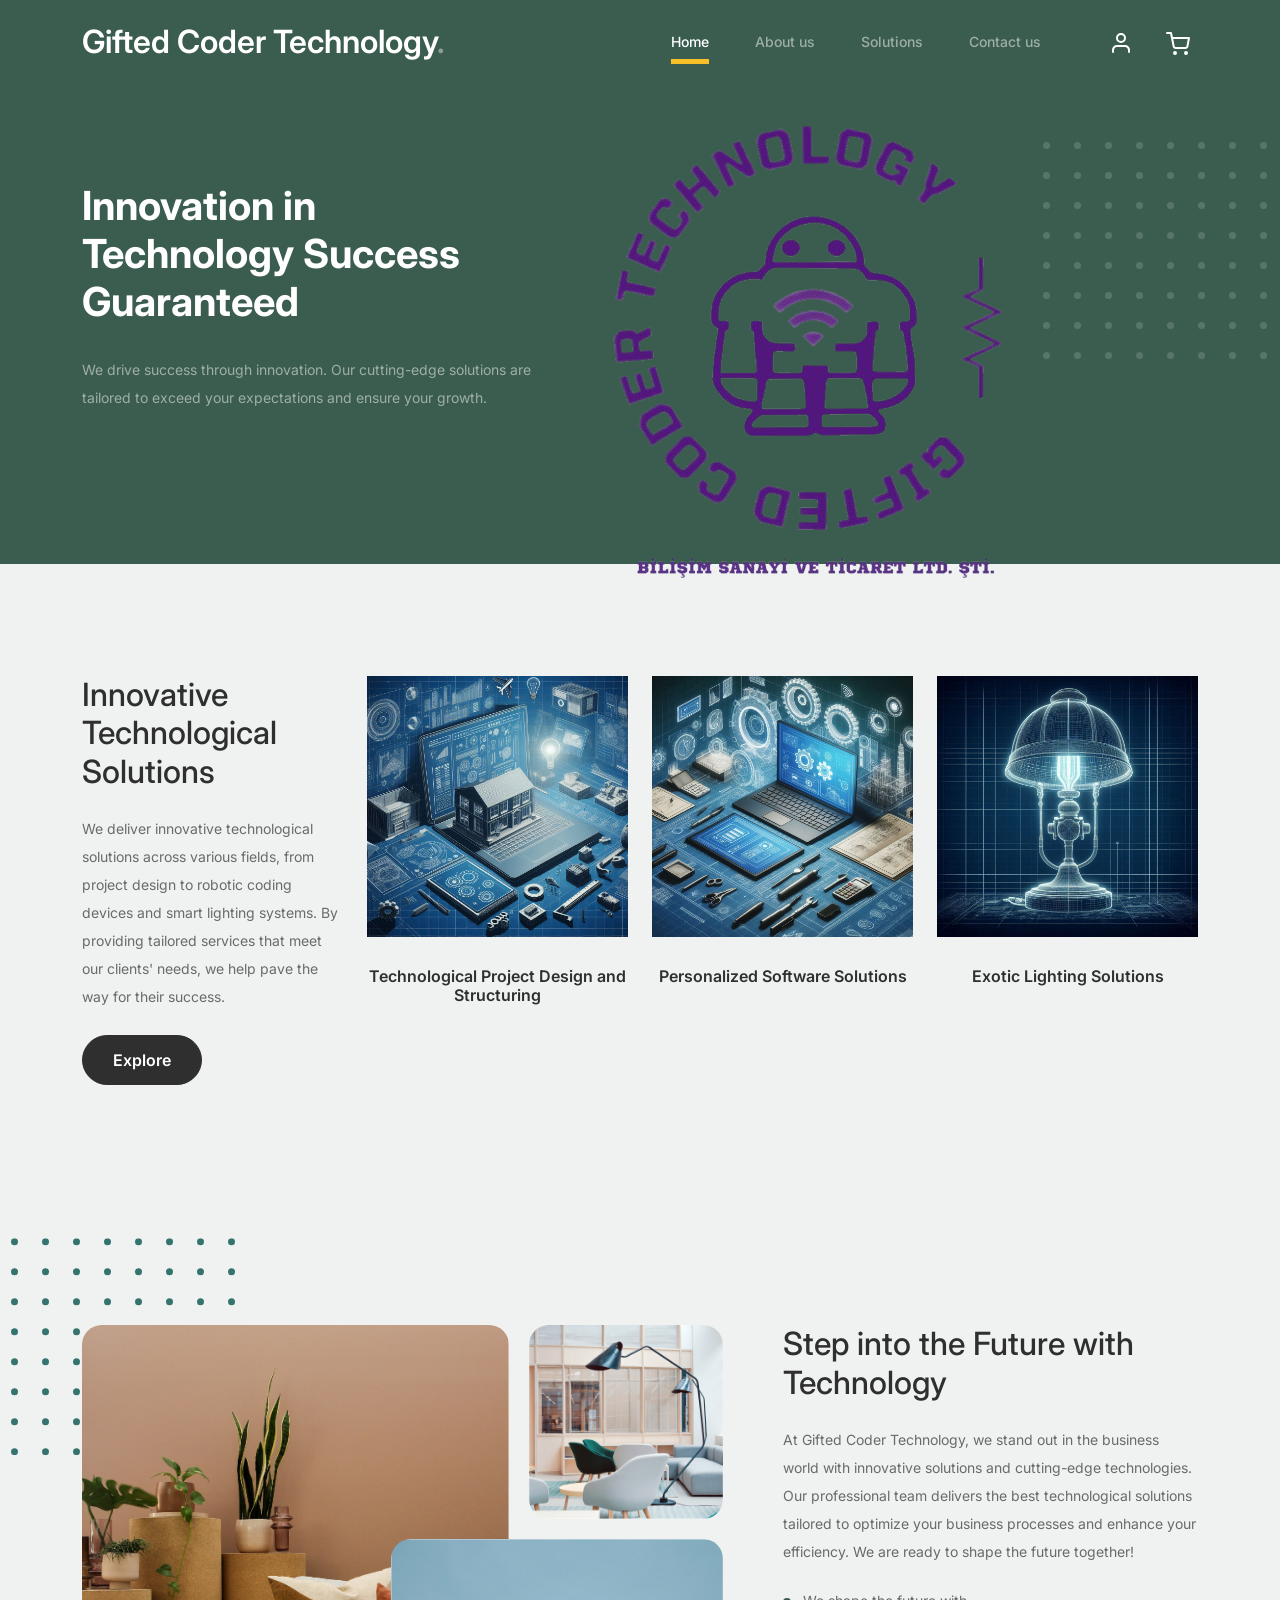
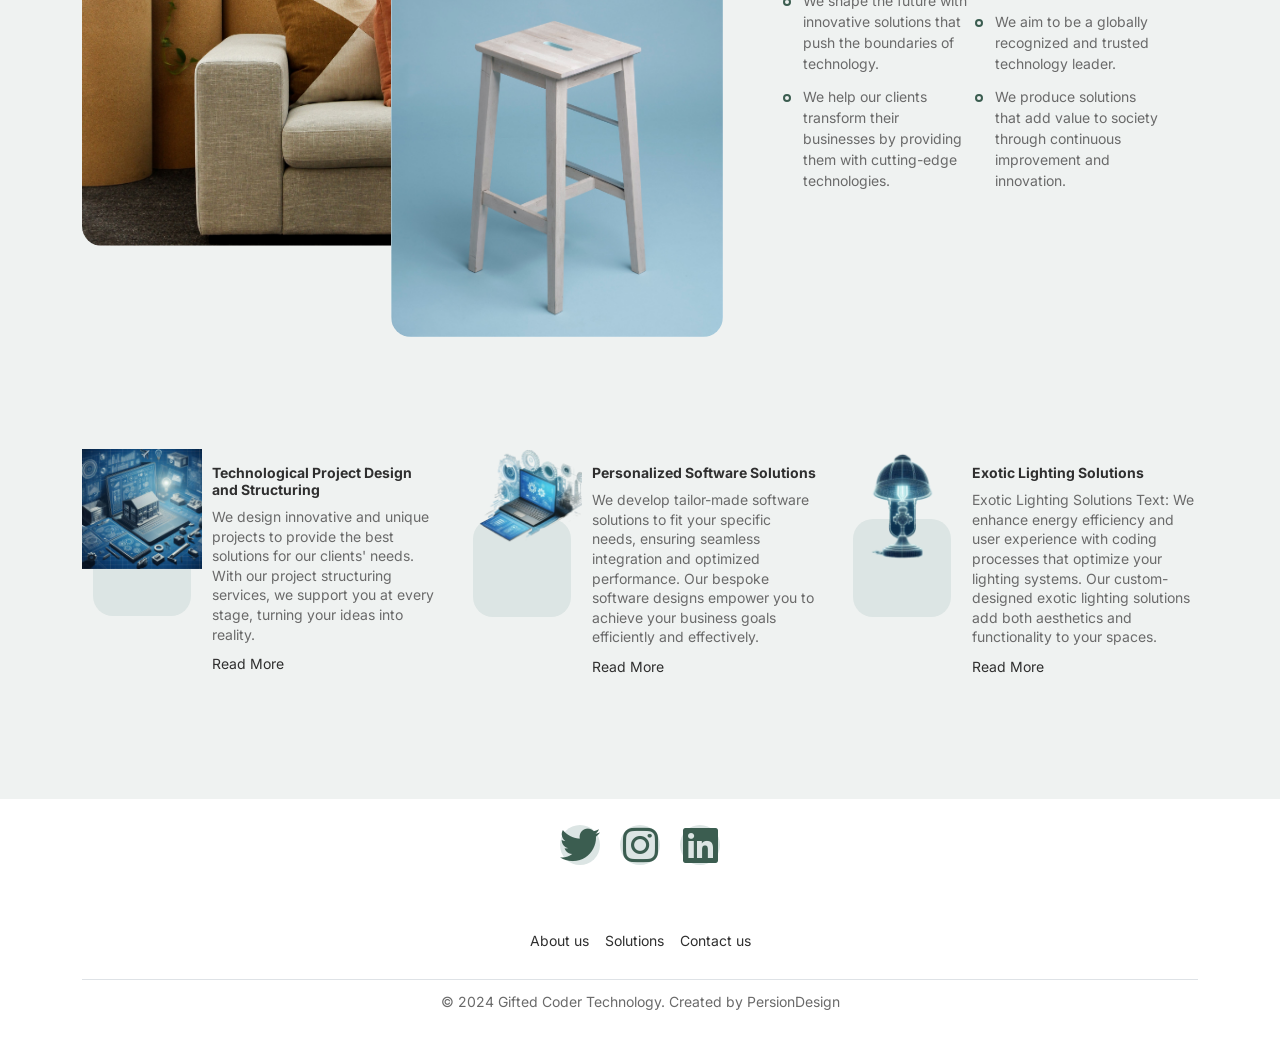
==== commit aae9bb0b: "Update 5" ====
--- a/new/furni-1.0.0/index.html
+++ b/new/furni-1.0.0/index.html
@@ -94,8 +94,8 @@
 
 					<!-- Start Column 2 -->
 					<div class="col-12 col-md-4 col-lg-3 mb-5 mb-md-0">
-						<a class="product-item" href="cart.html">
-							<img src="images/product-1.png" class="img-fluid product-thumbnail">
+						<a class="product-item" href="solutions.html">
+							<img src="images/project_design.png" class="img-fluid product-thumbnail">
 							<h3 class="product-title">Technological Project Design and Structuring</h3>
 							<!-- <strong class="product-price">$50.00</strong> -->
 
@@ -108,8 +108,8 @@
 
 					<!-- Start Column 3 -->
 					<div class="col-12 col-md-4 col-lg-3 mb-5 mb-md-0">
-						<a class="product-item" href="cart.html">
-							<img src="images/product-2.png" class="img-fluid product-thumbnail">
+						<a class="product-item" href="solutions.html">
+							<img src="images/personalized_software.png" class="img-fluid product-thumbnail">
 							<h3 class="product-title">Personalized Software Solutions</h3>
 							<!-- <strong class="product-price">$78.00</strong> -->
 
@@ -122,8 +122,8 @@
 
 					<!-- Start Column 4 -->
 					<div class="col-12 col-md-4 col-lg-3 mb-5 mb-md-0">
-						<a class="product-item" href="cart.html">
-							<img src="images/product-3.png" class="img-fluid product-thumbnail">
+						<a class="product-item" href="solutions.html">
+							<img src="images/exotic_lightning.png" class="img-fluid product-thumbnail">
 							<h3 class="product-title">Exotic Lighting Solutions</h3>
 							<!-- <strong class="product-price">$43.00</strong> -->
 
@@ -139,68 +139,6 @@
 		</div>
 		<!-- End Product Section -->
 
-		<!-- Start Why Choose Us Section -->
-		<!-- <div class="why-choose-section">
-			<div class="container">
-				<div class="row justify-content-between">
-					<div class="col-lg-6">
-						<h2 class="section-title">Why Choose Us</h2>
-						<p>Donec vitae odio quis nisl dapibus malesuada. Nullam ac aliquet velit. Aliquam vulputate velit imperdiet dolor tempor tristique.</p>
-
-						<div class="row my-5">
-							<div class="col-6 col-md-6">
-								<div class="feature">
-									<div class="icon">
-										<img src="images/truck.svg" alt="Image" class="imf-fluid">
-									</div>
-									<h3>Fast &amp; Free Shipping</h3>
-									<p>Donec vitae odio quis nisl dapibus malesuada. Nullam ac aliquet velit. Aliquam vulputate.</p>
-								</div>
-							</div>
-
-							<div class="col-6 col-md-6">
-								<div class="feature">
-									<div class="icon">
-										<img src="images/bag.svg" alt="Image" class="imf-fluid">
-									</div>
-									<h3>Easy to Shop</h3>
-									<p>Donec vitae odio quis nisl dapibus malesuada. Nullam ac aliquet velit. Aliquam vulputate.</p>
-								</div>
-							</div>
-
-							<div class="col-6 col-md-6">
-								<div class="feature">
-									<div class="icon">
-										<img src="images/support.svg" alt="Image" class="imf-fluid">
-									</div>
-									<h3>24/7 Support</h3>
-									<p>Donec vitae odio quis nisl dapibus malesuada. Nullam ac aliquet velit. Aliquam vulputate.</p>
-								</div>
-							</div>
-
-							<div class="col-6 col-md-6">
-								<div class="feature">
-									<div class="icon">
-										<img src="images/return.svg" alt="Image" class="imf-fluid">
-									</div>
-									<h3>Hassle Free Returns</h3>
-									<p>Donec vitae odio quis nisl dapibus malesuada. Nullam ac aliquet velit. Aliquam vulputate.</p>
-								</div>
-							</div>
-
-						</div>
-					</div>
-
-					<div class="col-lg-5">
-						<div class="img-wrap">
-							<img src="images/why-choose-us-img.jpg" alt="Image" class="img-fluid">
-						</div>
-					</div>
-
-				</div>
-			</div>
-		</div> -->
-		<!-- End Why Choose Us Section -->
 
 		<!-- Start We Help Section -->
 		<div class="we-help-section">
@@ -238,7 +176,7 @@
 					<div class="col-12 col-md-6 col-lg-4 mb-4 mb-lg-0">
 						<div class="product-item-sm d-flex">
 							<div class="thumbnail">
-								<img src="images/product-1.png" alt="Image" class="img-fluid">
+								<img src="images/project_design.png" alt="Image" class="img-fluid">
 							</div>
 							<div class="pt-3">
 								<h3>Technological Project Design and Structuring</h3>
@@ -251,7 +189,7 @@
 					<div class="col-12 col-md-6 col-lg-4 mb-4 mb-lg-0">
 						<div class="product-item-sm d-flex">
 							<div class="thumbnail">
-								<img src="images/product-2.png" alt="Image" class="img-fluid">
+								<img src="images/personalized_software_small.png" alt="Image" class="img-fluid">
 							</div>
 							<div class="pt-3">
 								<h3>Personalized Software Solutions</h3>
@@ -264,11 +202,11 @@
 					<div class="col-12 col-md-6 col-lg-4 mb-4 mb-lg-0">
 						<div class="product-item-sm d-flex">
 							<div class="thumbnail">
-								<img src="images/product-3.png" alt="Image" class="img-fluid">
+								<img src="images/exotic_lightning_small.png" alt="Image" class="img-fluid">
 							</div>
 							<div class="pt-3">
 								<h3>Exotic Lighting Solutions</h3>
-								<p>: Exotic Lighting Solutions Text: We enhance energy efficiency and user experience with coding processes that optimize your lighting systems. Our custom-designed exotic lighting solutions add both aesthetics and functionality to your spaces. </p>
+								<p>Exotic Lighting Solutions Text: We enhance energy efficiency and user experience with coding processes that optimize your lighting systems. Our custom-designed exotic lighting solutions add both aesthetics and functionality to your spaces. </p>
 								<p><a href="solutions.html">Read More</a></p>
 							</div>
 						</div>
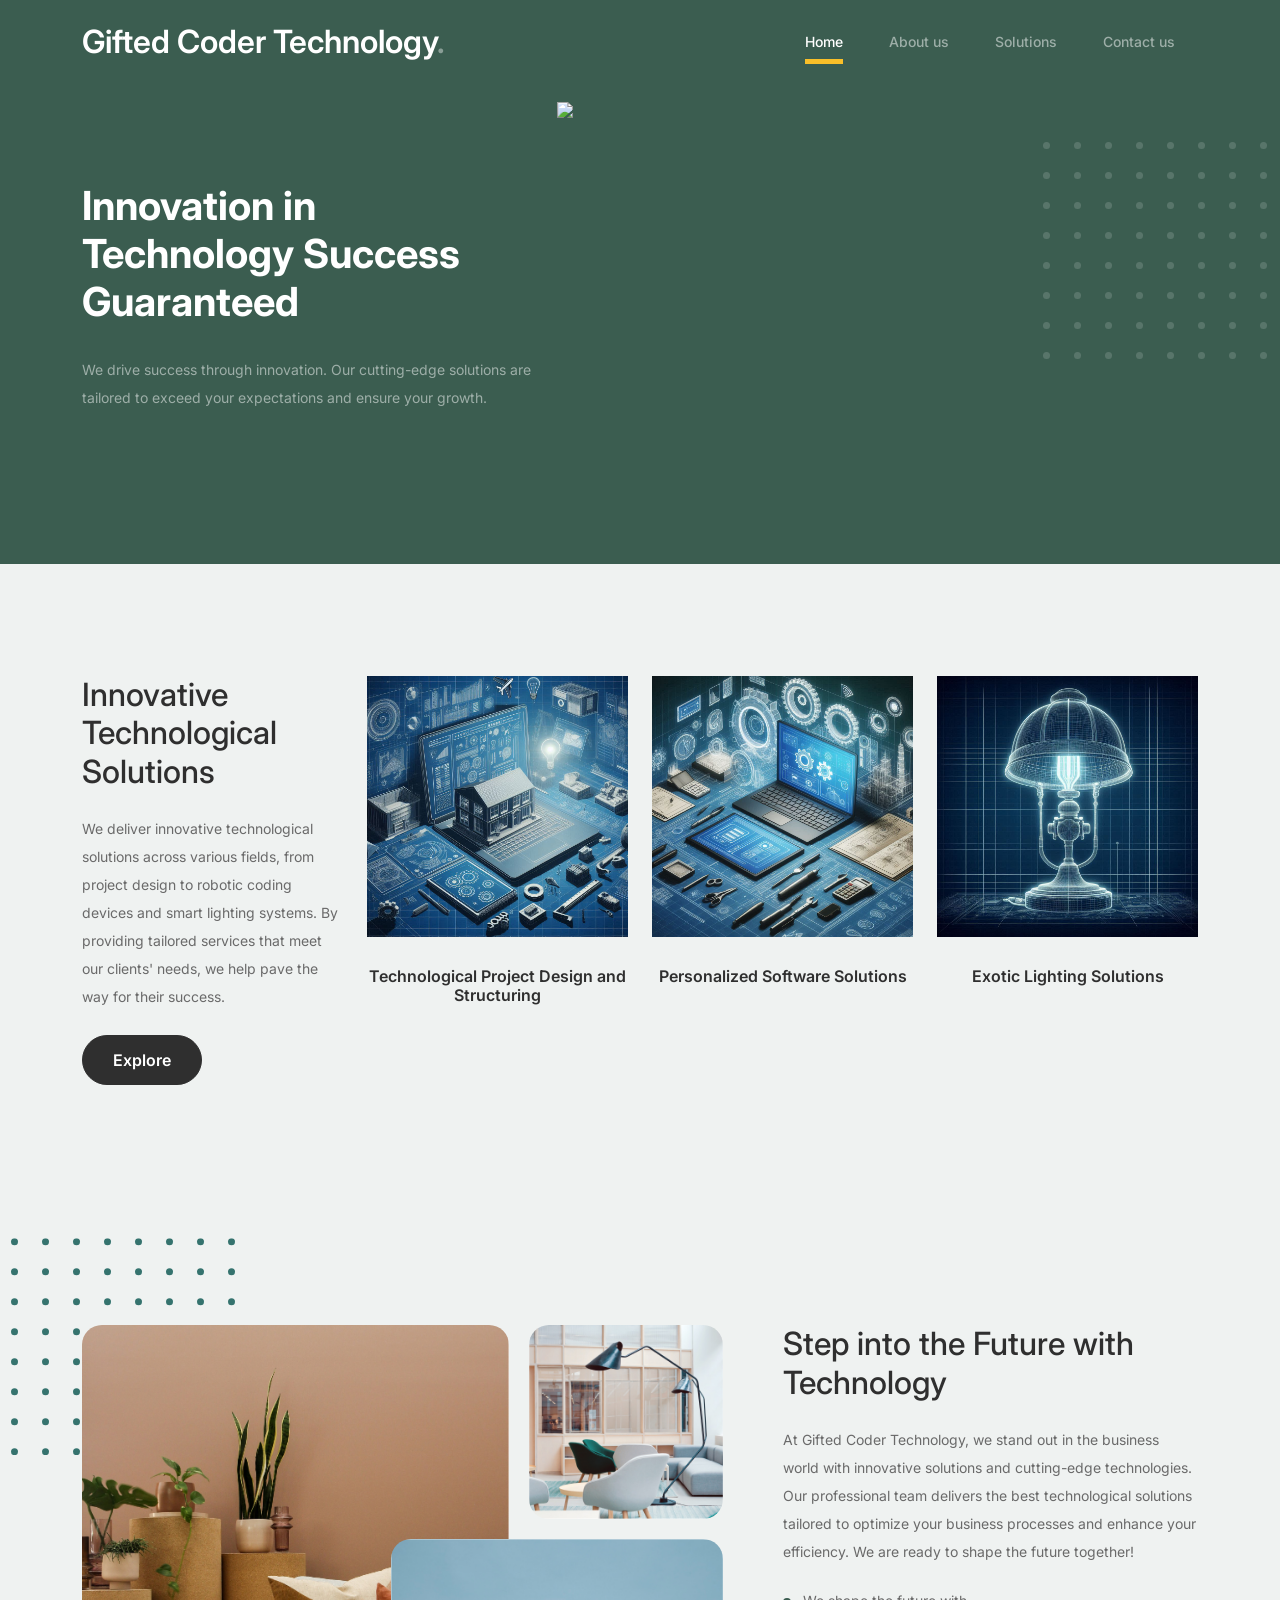
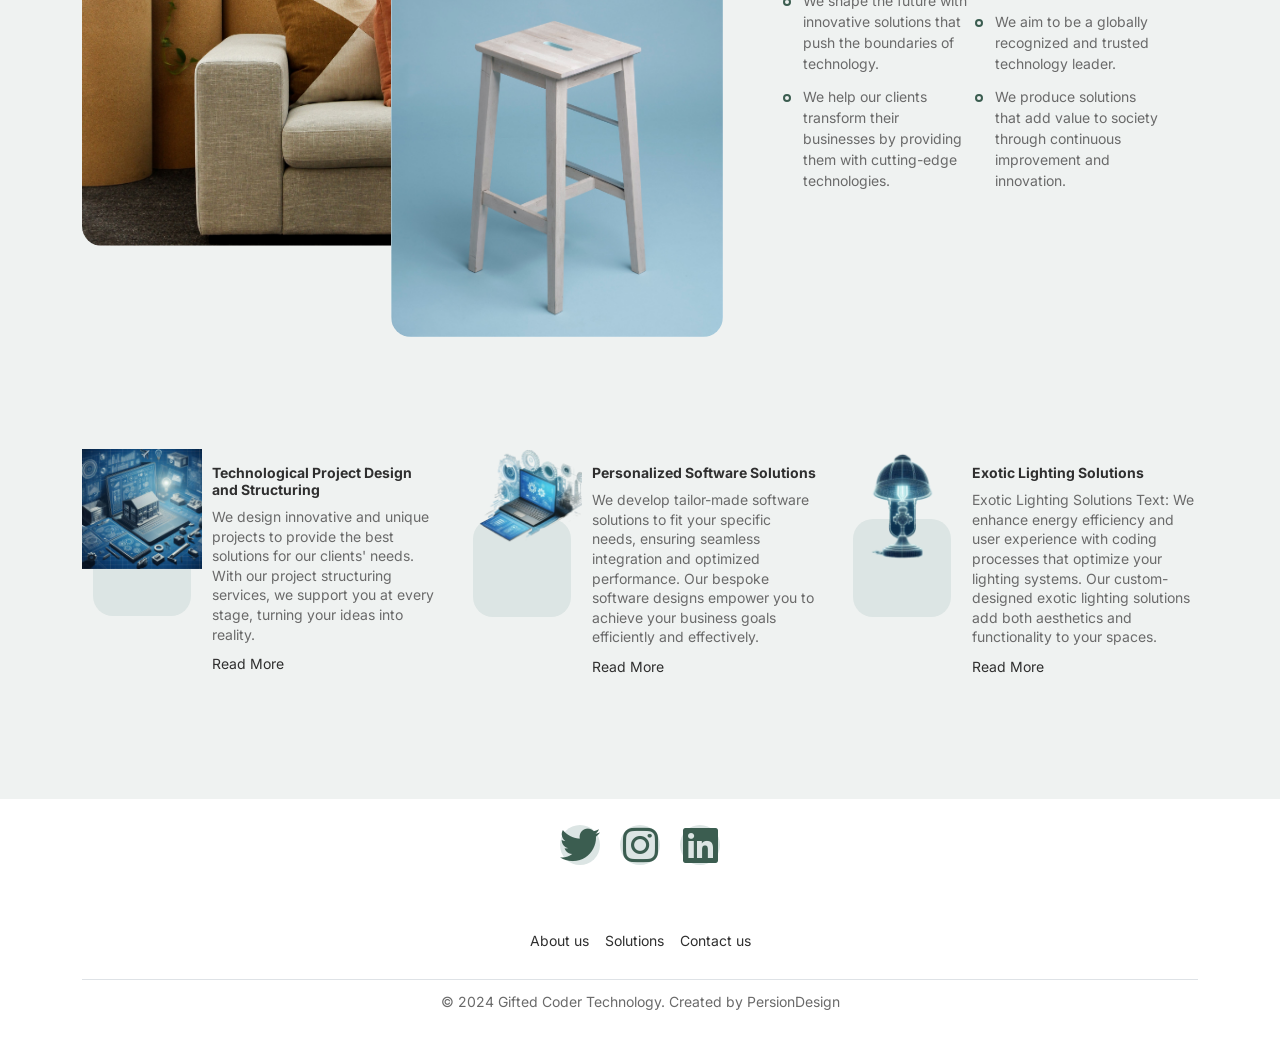
==== commit 2f8f0fb7: "Update7" ====
--- a/new/furni-1.0.0/index.html
+++ b/new/furni-1.0.0/index.html
@@ -48,10 +48,10 @@
 						<li><a class="nav-link" href="contact.html">Contact us</a></li>
 					</ul>
 
-					<ul class="custom-navbar-cta navbar-nav mb-2 mb-md-0 ms-5">
+					<!-- <ul class="custom-navbar-cta navbar-nav mb-2 mb-md-0 ms-5">
 						<li><a class="nav-link" href="#"><img src="images/user.svg"></a></li>
 						<li><a class="nav-link" href="cart.html"><img src="images/cart.svg"></a></li>
-					</ul>
+					</ul> -->
 				</div>
 			</div>
 				
@@ -71,7 +71,7 @@
 						</div>
 						<div class="col-lg-7">
 							<div class="hero-img-wrap">
-								<img src="images/giftedcoderlogo.png" class="img-fluid">
+								<img src="images/resimburayagelecek.png" class="img-fluid">
 							</div>
 						</div>
 					</div>
